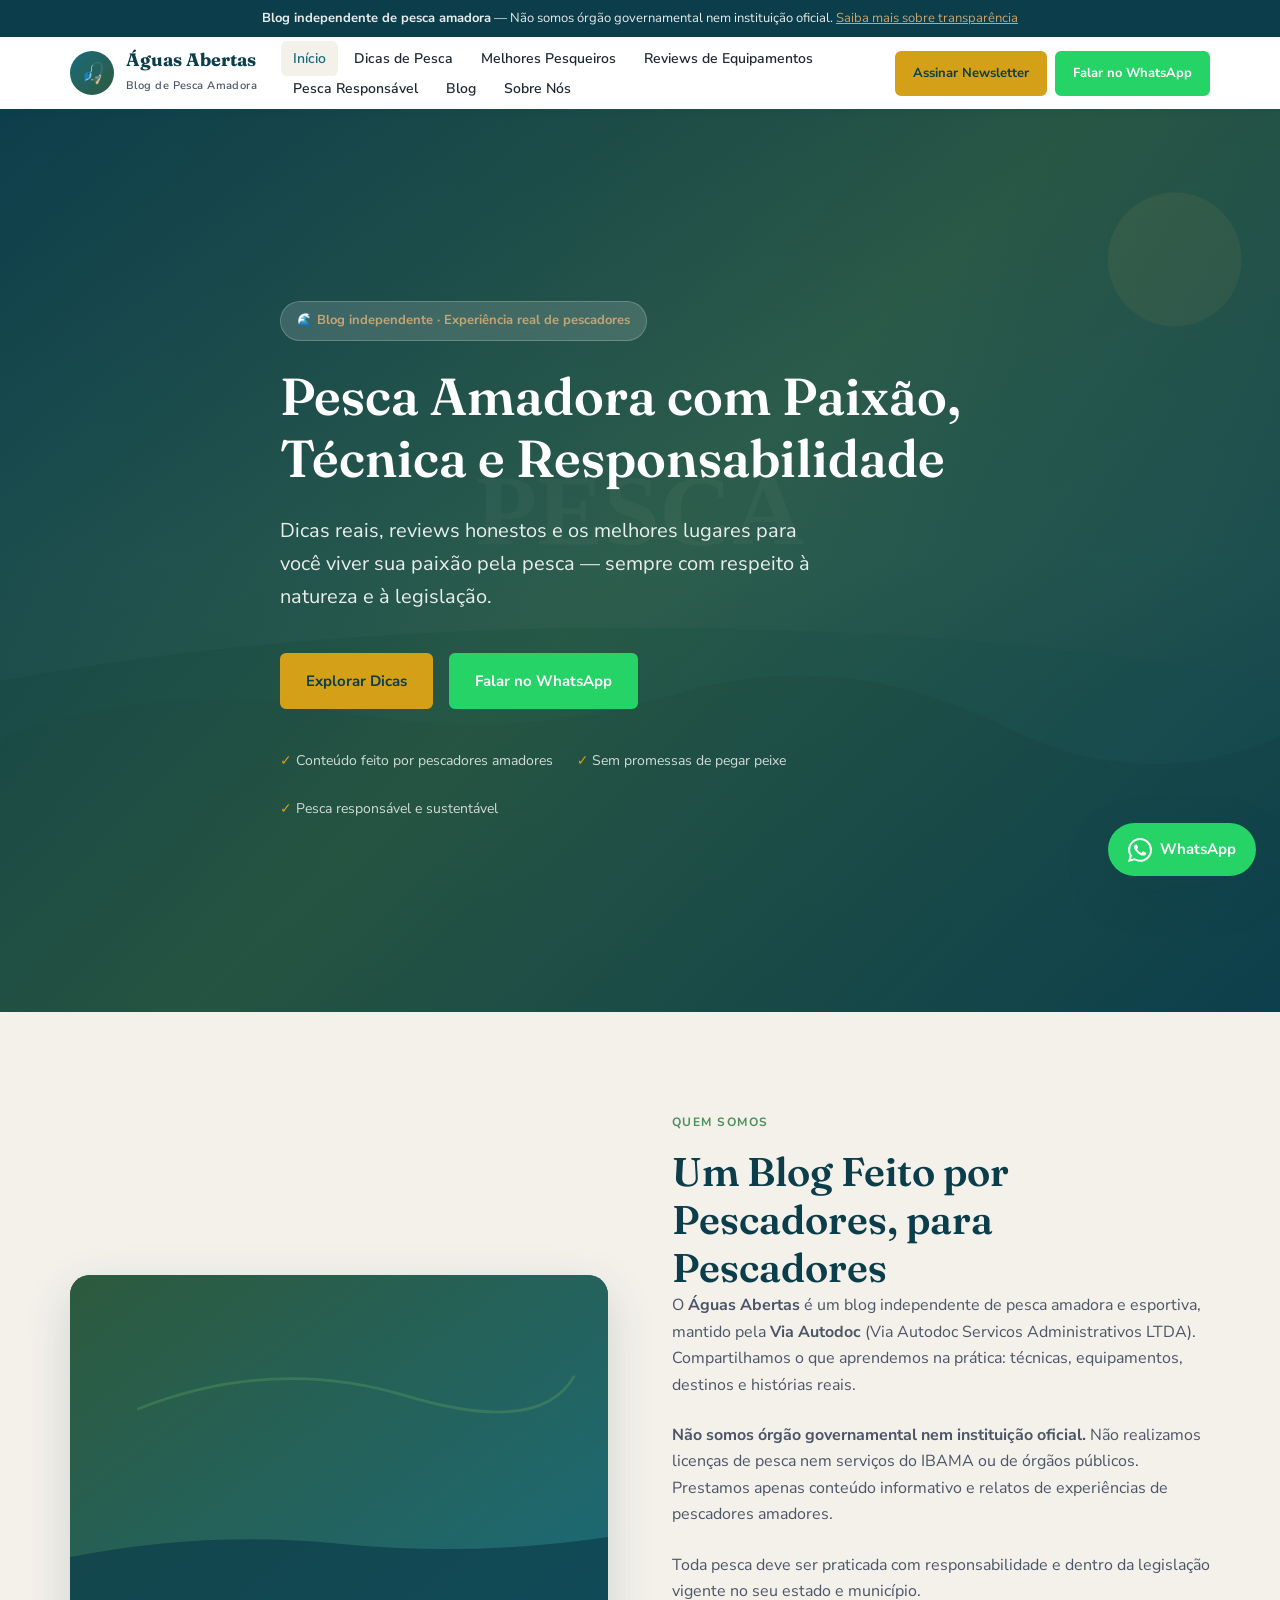
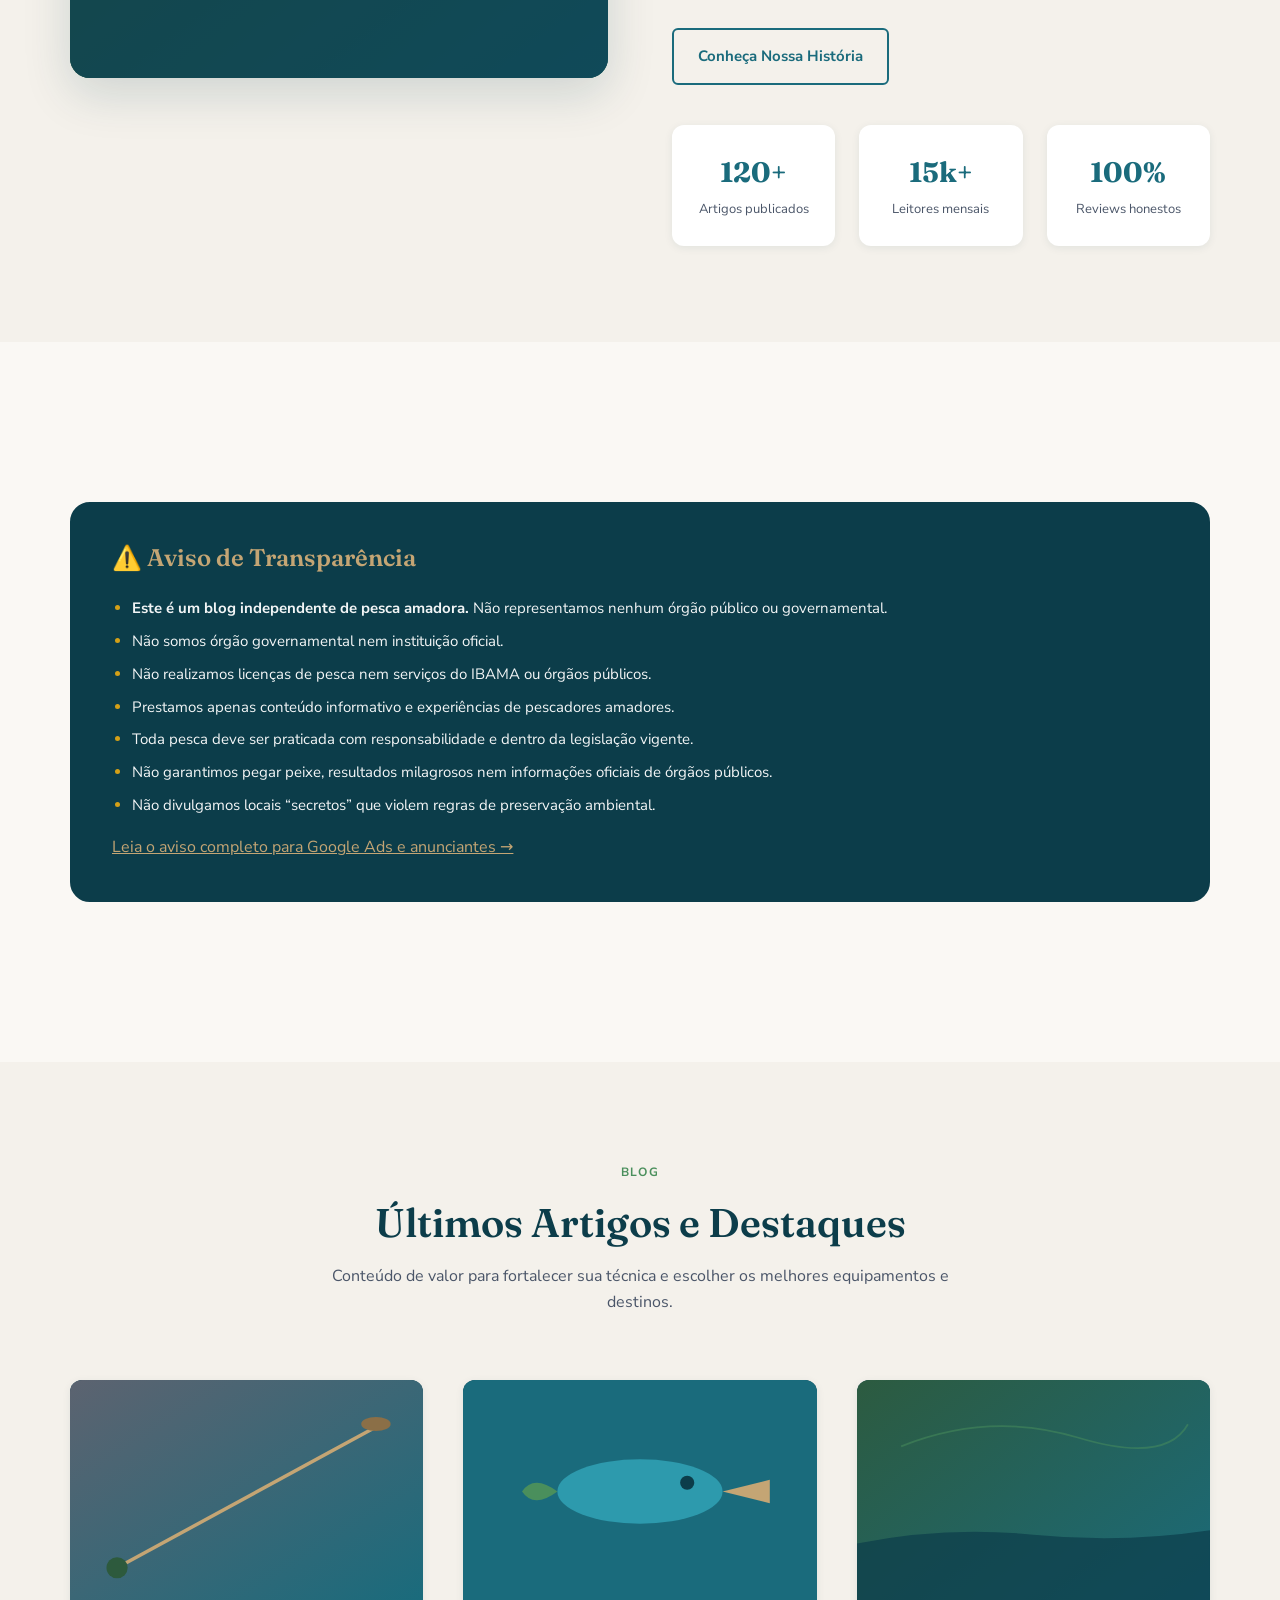
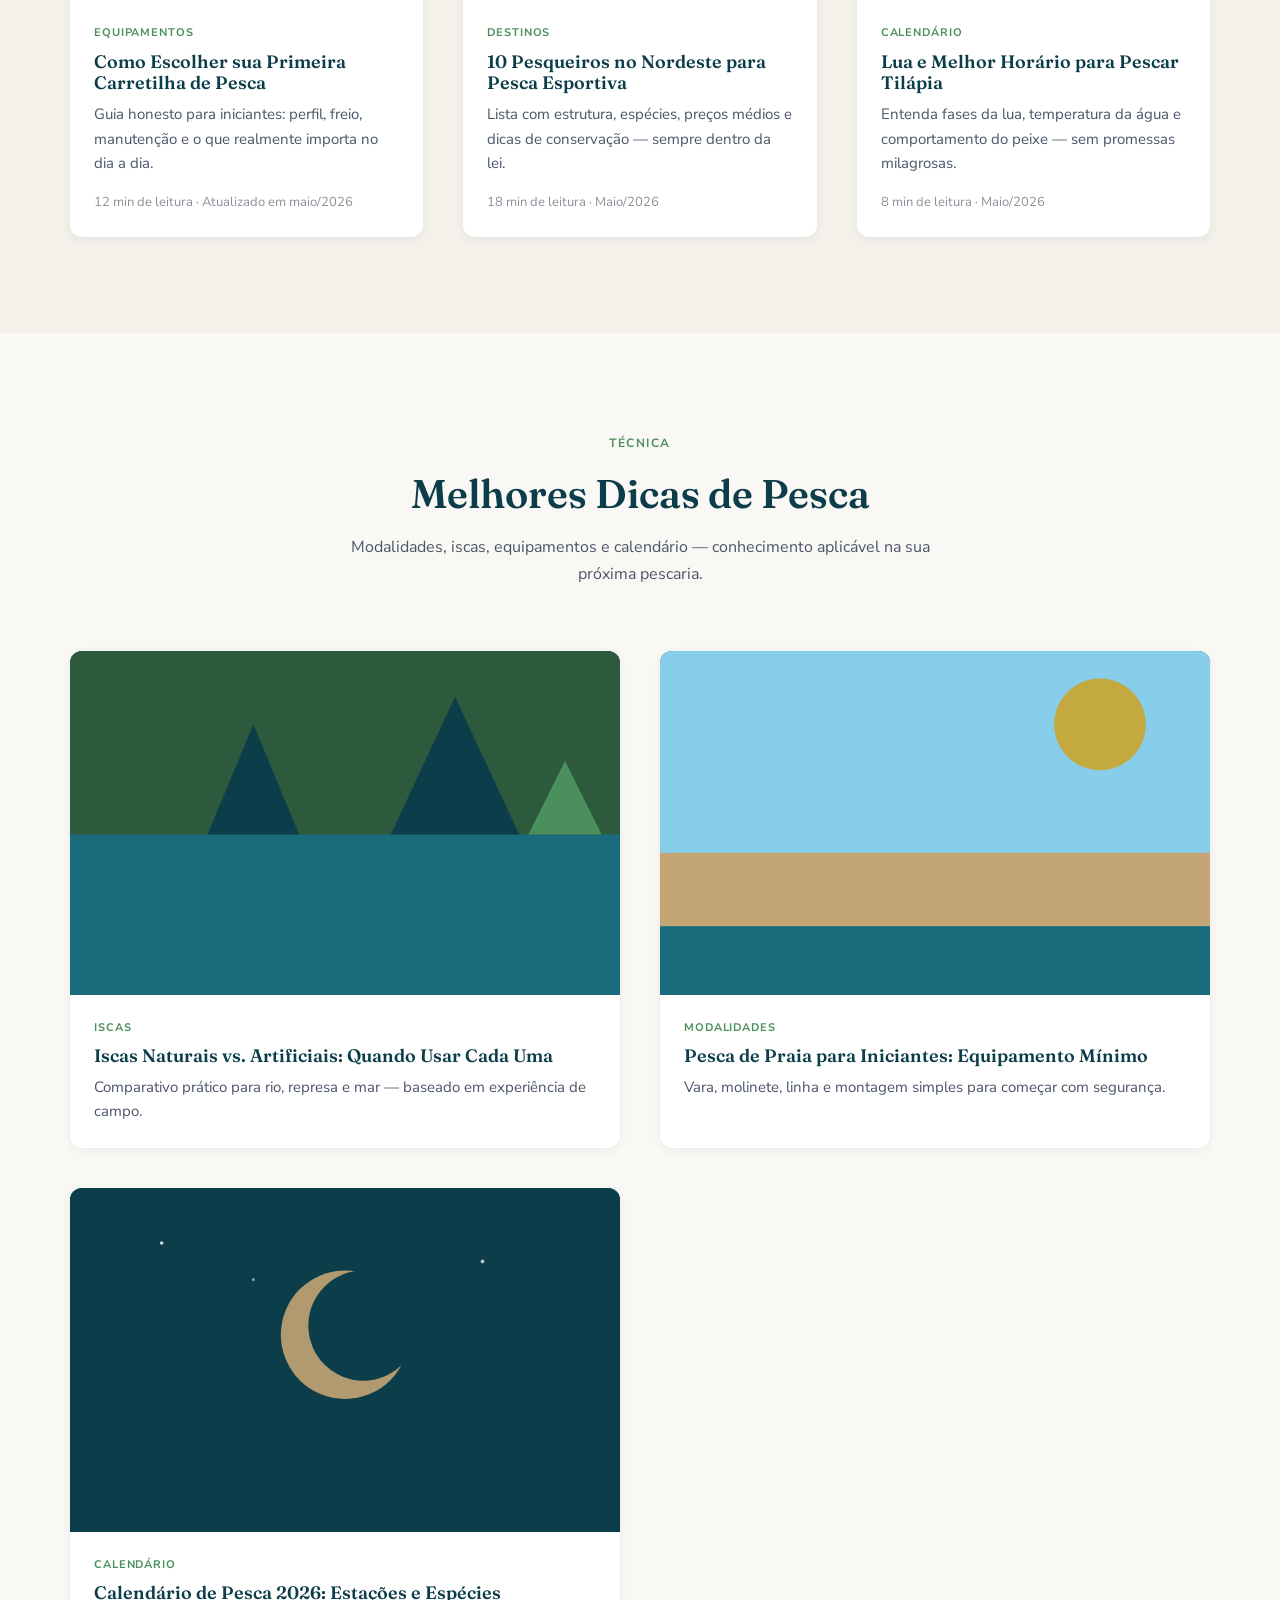
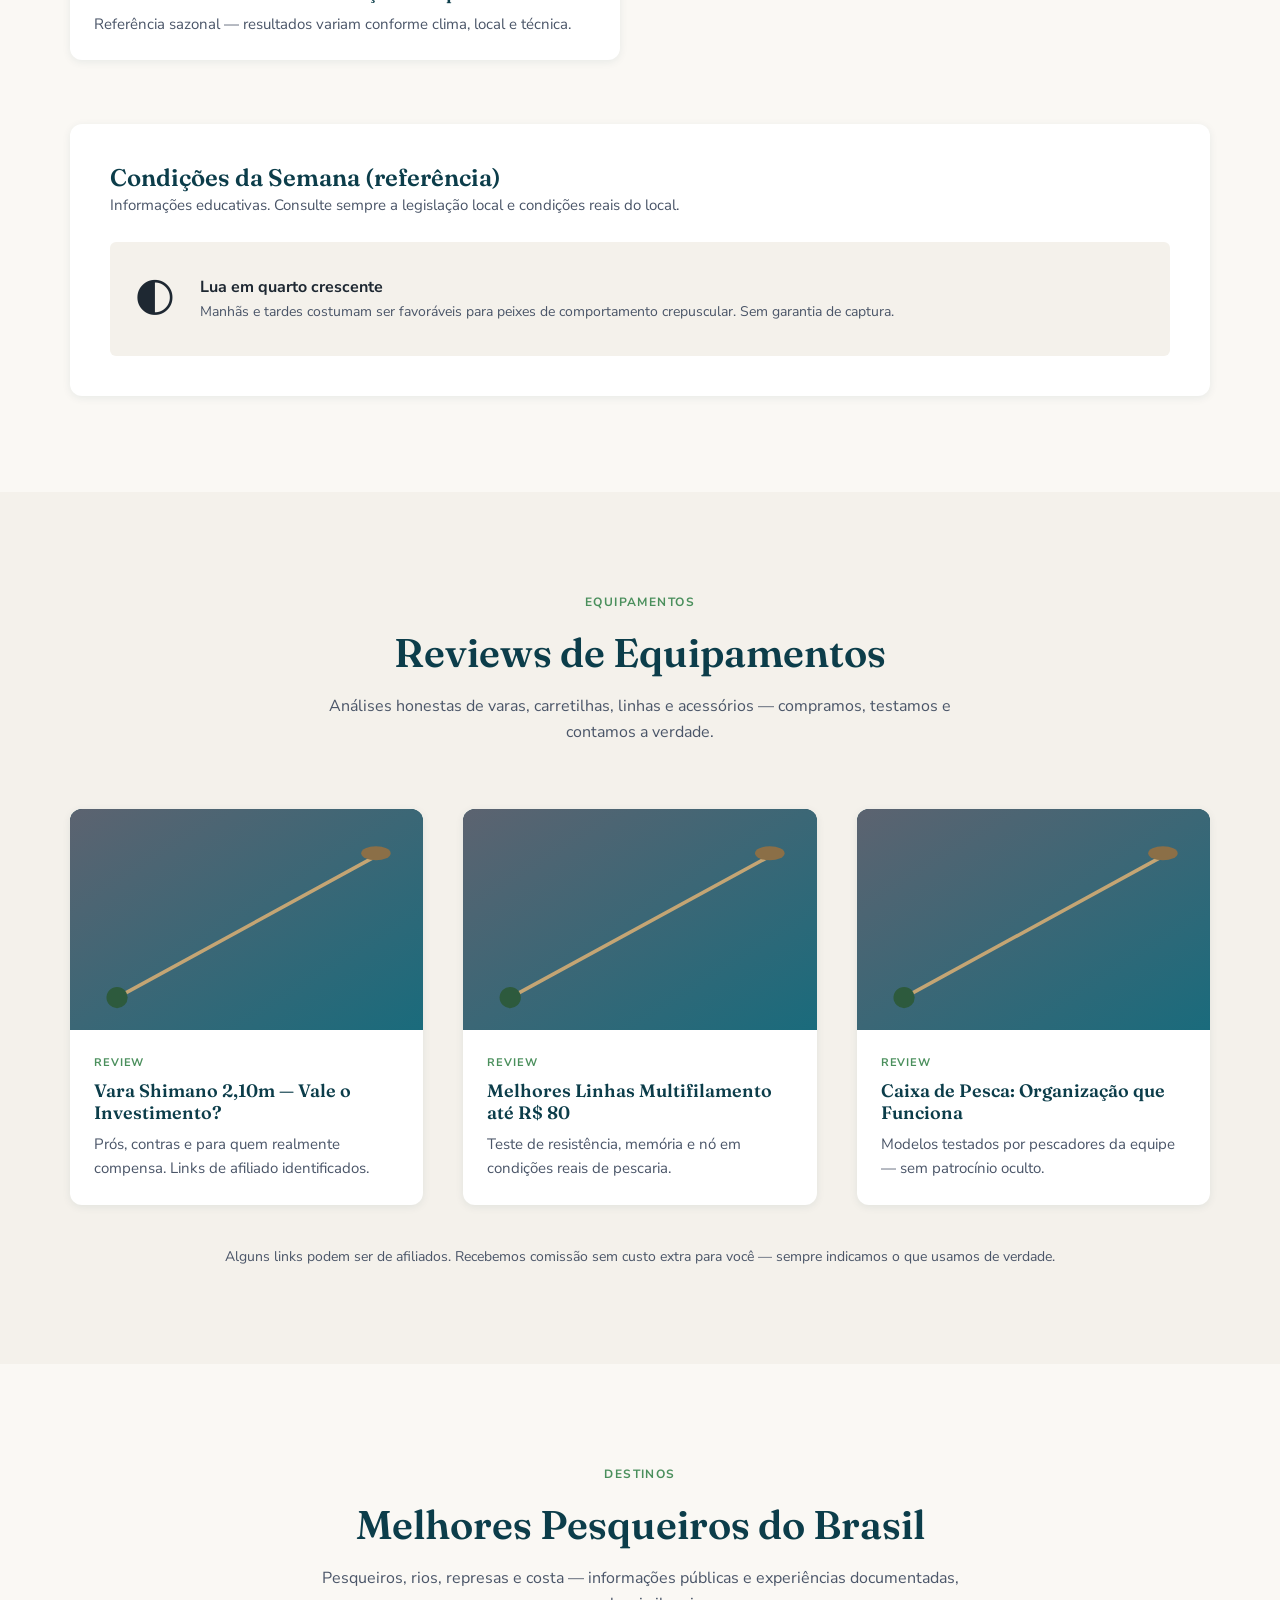
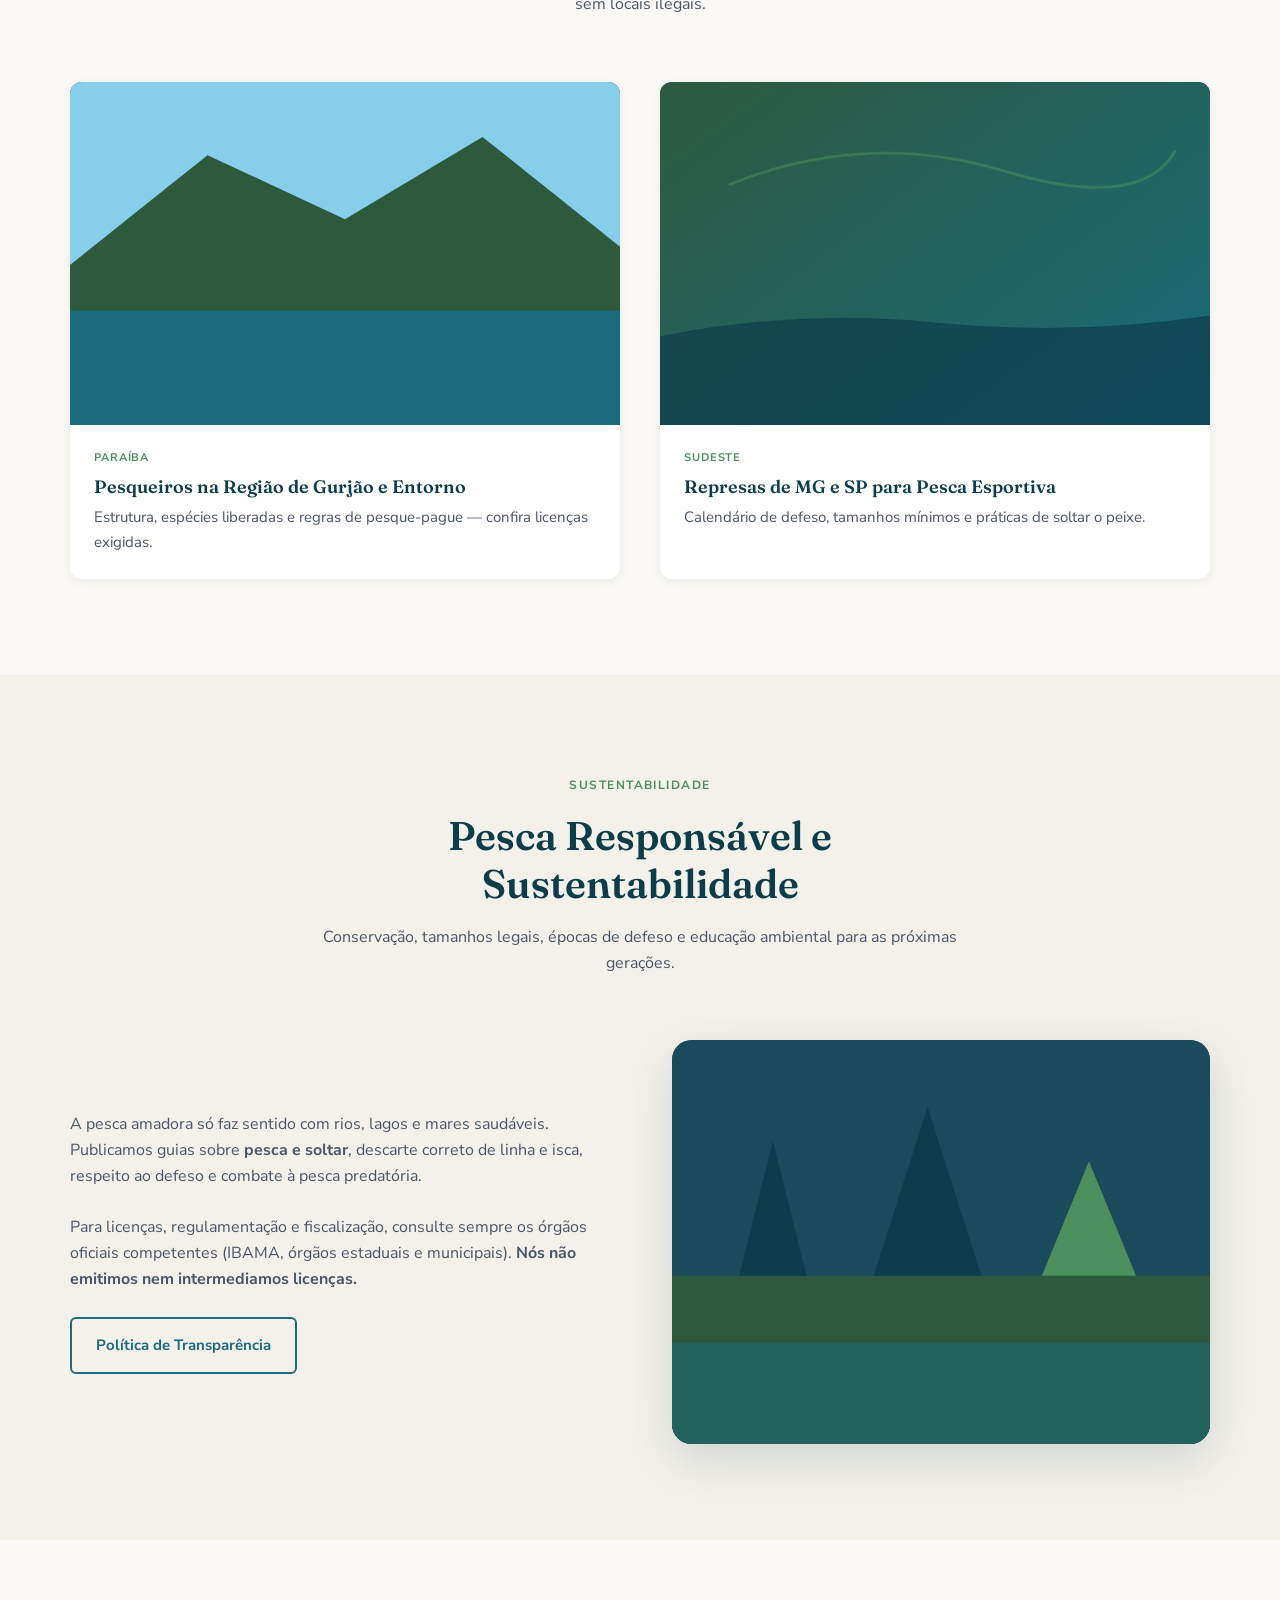
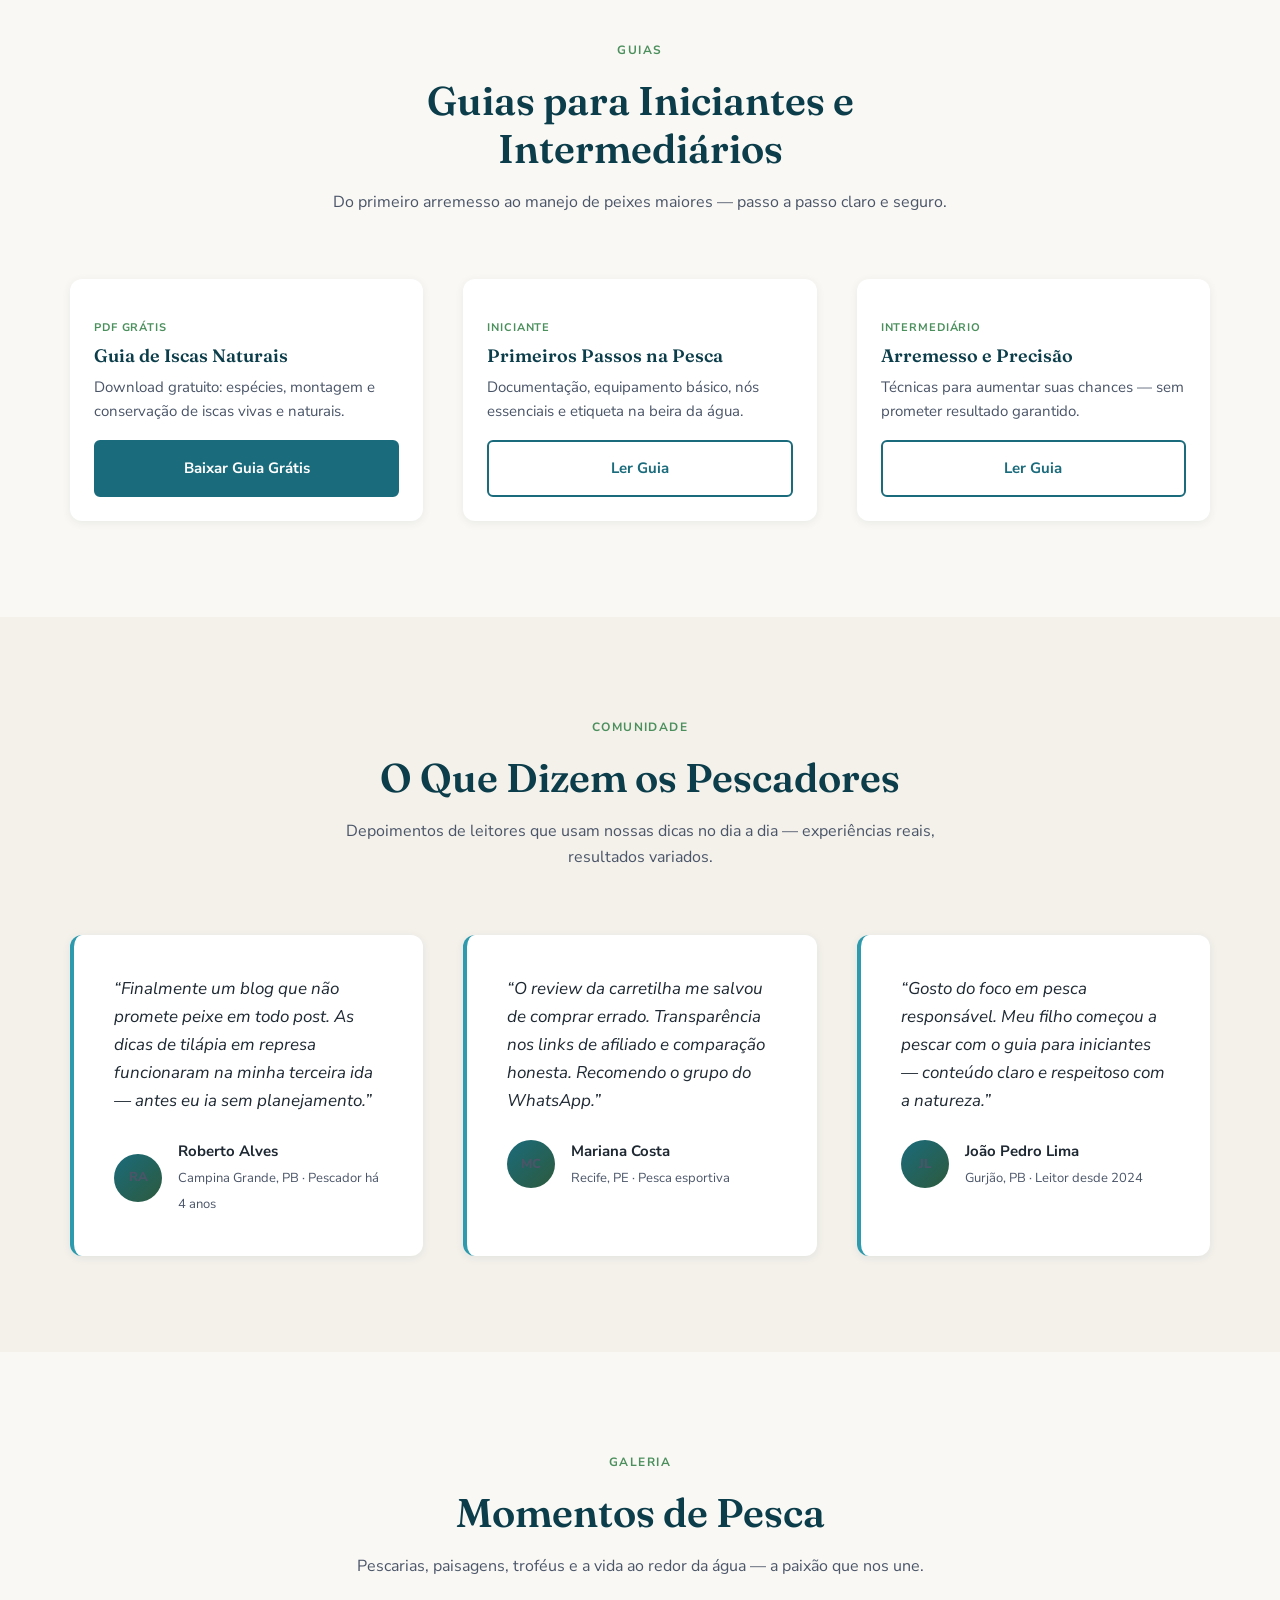
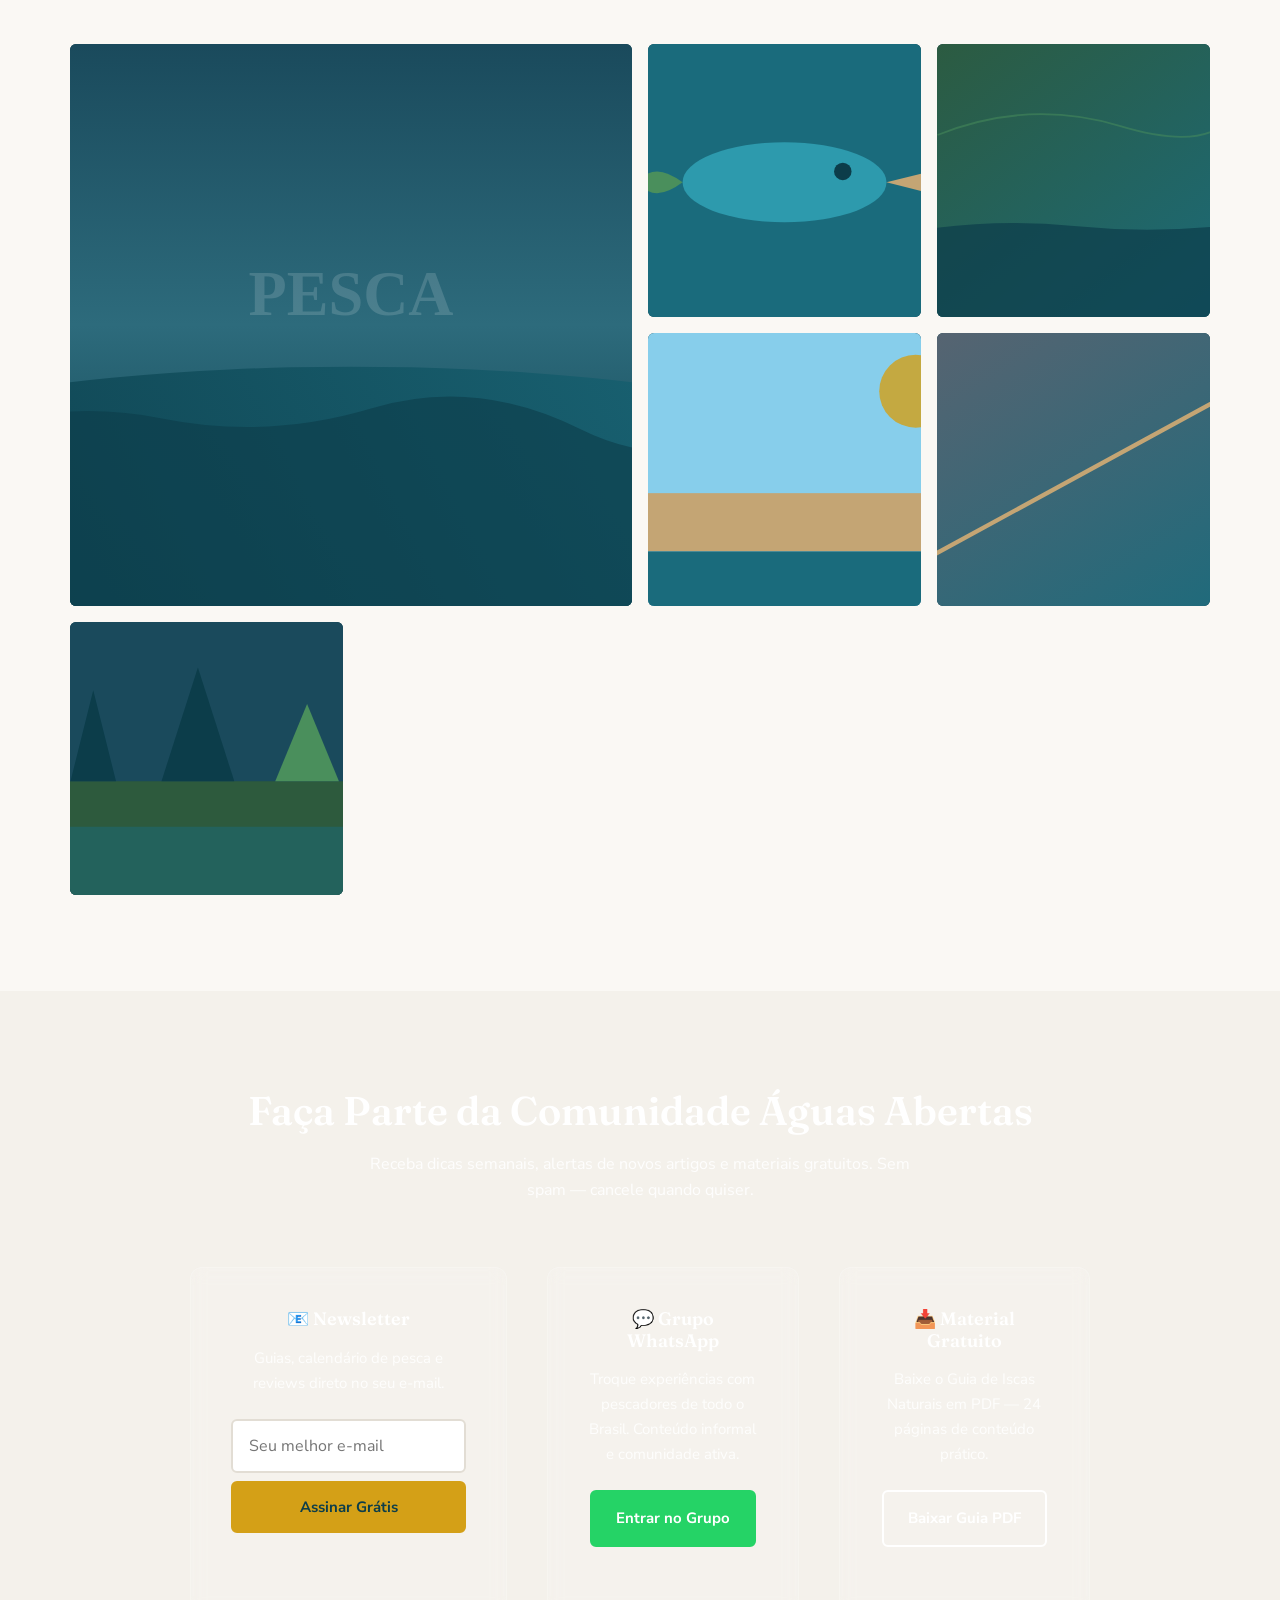
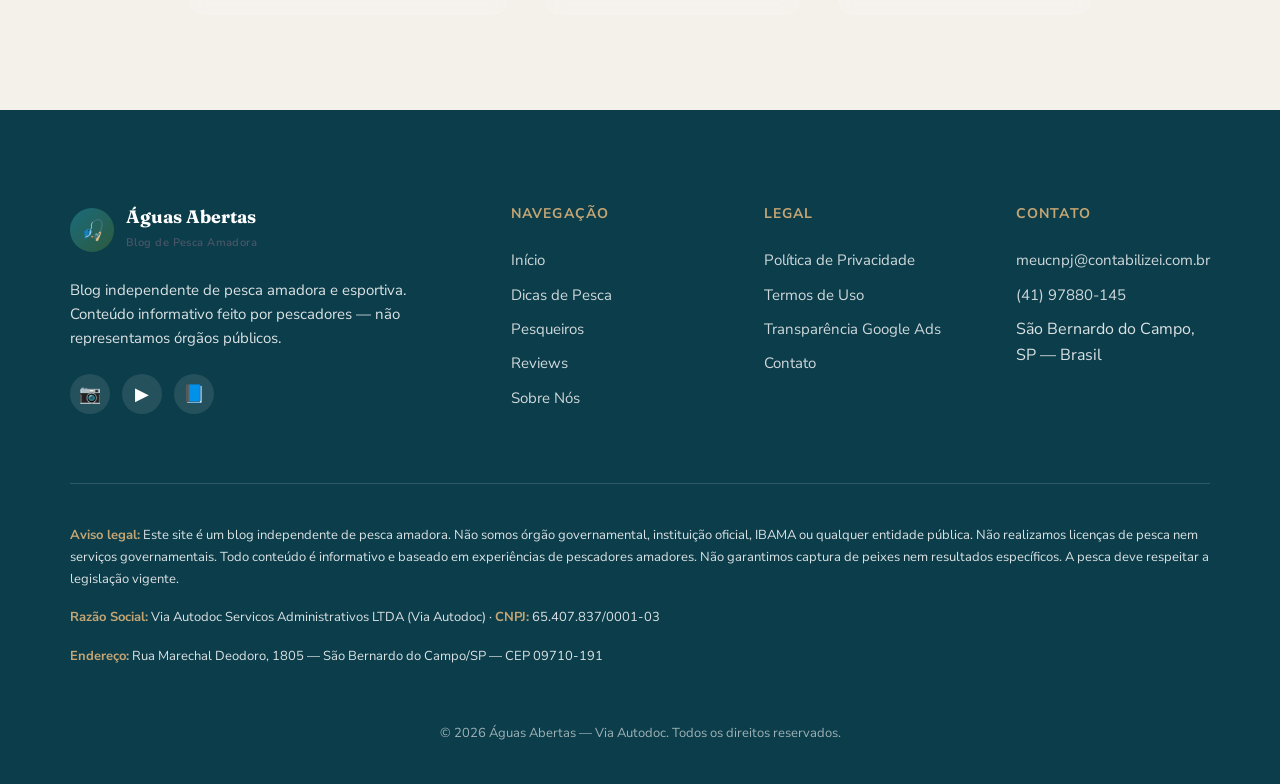
==== index.html @ b6b7057d "Add files via upload" ====
<!DOCTYPE html>
<html lang="pt-BR">
<head>
  <meta charset="UTF-8">
  <meta name="viewport" content="width=device-width, initial-scale=1.0">
  <meta name="description" content="Blog independente de pesca amadora e esportiva. Dicas reais, reviews honestos de equipamentos, melhores pesqueiros e pesca responsável — feito por pescadores, para pescadores.">
  <meta name="keywords" content="pesca amadora, pesca esportiva, dicas de pesca, pesqueiros Brasil, reviews equipamentos pesca, pesca responsável, calendário de pesca">
  <meta name="author" content="Águas Abertas — Via Autodoc">
  <meta name="robots" content="index, follow">
  <link rel="canonical" href="https://www.exemplo.com/">
  <meta property="og:type" content="website">
  <meta property="og:title" content="Águas Abertas | Blog de Pesca Amadora com Paixão e Responsabilidade">
  <meta property="og:description" content="Dicas reais, reviews honestos e os melhores lugares para pescar. Blog independente — não somos órgão governamental.">
  <meta property="og:locale" content="pt_BR">
  <meta property="og:image" content="images/hero.svg">
  <title>Águas Abertas | Blog de Pesca Amadora — Dicas, Reviews e Pesca Responsável</title>
  <link rel="preconnect" href="https://fonts.googleapis.com">
  <link rel="preconnect" href="https://fonts.gstatic.com" crossorigin>
  <link href="https://fonts.googleapis.com/css2?family=Fraunces:opsz,wght@9..144,500;9..144,600;9..144,700&family=Nunito+Sans:wght@400;600;700;800&display=swap" rel="stylesheet">
  <link rel="stylesheet" href="css/style.css">
  <script type="application/ld+json">
  {
    "@context": "https://schema.org",
    "@type": "WebSite",
    "name": "Águas Abertas",
    "description": "Blog independente de pesca amadora e esportiva",
    "url": "https://www.exemplo.com/",
    "publisher": {
      "@type": "Organization",
      "name": "Via Autodoc Servicos Administrativos LTDA",
      "alternateName": "Via Autodoc",
      "taxID": "65.407.837/0001-03",
      "email": "meucnpj@contabilizei.com.br",
      "telephone": "+55-41-97880-145",
      "address": {
        "@type": "PostalAddress",
        "streetAddress": "Rua Marechal Deodoro, 1805",
        "addressLocality": "São Bernardo do Campo",
        "addressRegion": "SP",
        "postalCode": "09710-191",
        "addressCountry": "BR"
      }
    }
  }
  </script>
  <!-- Google tag (gtag.js) -->
<script async src="https://www.googletagmanager.com/gtag/js?id=AW-18149048691">
</script>
<script>
  window.dataLayer = window.dataLayer || [];
  function gtag(){dataLayer.push(arguments);}
  gtag('js', new Date());

  gtag('config', 'AW-18149048691');
</script>
</head>
<body>
  <a href="#conteudo-principal" class="skip-link">Ir para o conteúdo</a>

  <div class="disclaimer-bar" role="note">
    <strong>Blog independente de pesca amadora</strong> — Não somos órgão governamental nem instituição oficial.
    <a href="transparencia.html">Saiba mais sobre transparência</a>
  </div>

  <header class="site-header" role="banner">
    <div class="container header-inner">
      <a href="index.html" class="logo" aria-label="Águas Abertas — Página inicial">
        <div class="logo-icon" aria-hidden="true">🎣</div>
        <div class="logo-text">
          <strong>Águas Abertas</strong>
          <span>Blog de Pesca Amadora</span>
        </div>
      </a>
      <nav class="nav-main" aria-label="Menu principal">
        <ul>
          <li><a href="index.html" class="active">Início</a></li>
          <li><a href="#dicas">Dicas de Pesca</a></li>
          <li><a href="#pesqueiros">Melhores Pesqueiros</a></li>
          <li><a href="#reviews">Reviews de Equipamentos</a></li>
          <li><a href="#responsavel">Pesca Responsável</a></li>
          <li><a href="#blog">Blog</a></li>
          <li><a href="sobre.html">Sobre Nós</a></li>
        </ul>
      </nav>
      <div class="header-actions">
        <a href="#newsletter" class="btn btn-accent btn-newsletter">Assinar Newsletter</a>
        <a href="#" class="btn btn-whatsapp btn-whatsapp-header" data-whatsapp>Falar no WhatsApp</a>
        <button type="button" class="menu-toggle" id="menu-toggle" aria-expanded="false" aria-controls="mobile-nav" aria-label="Abrir menu">
          <span></span><span></span><span></span>
        </button>
      </div>
    </div>
    <nav class="mobile-nav" id="mobile-nav" aria-label="Menu mobile">
      <ul>
        <li><a href="index.html">Início</a></li>
        <li><a href="#dicas">Dicas de Pesca</a></li>
        <li><a href="#pesqueiros">Melhores Pesqueiros</a></li>
        <li><a href="#reviews">Reviews de Equipamentos</a></li>
        <li><a href="#responsavel">Pesca Responsável</a></li>
        <li><a href="#blog">Blog</a></li>
        <li><a href="sobre.html">Sobre Nós</a></li>
        <li><a href="contato.html">Contato</a></li>
        <li><a href="transparencia.html">Transparência</a></li>
      </ul>
      <a href="#newsletter" class="btn btn-accent">Assinar Newsletter</a>
      <a href="#" class="btn btn-whatsapp" data-whatsapp style="margin-top:0.5rem">WhatsApp</a>
    </nav>
  </header>

  <main id="conteudo-principal">
    <section class="hero" aria-labelledby="hero-title">
      <div class="hero-bg">
        <img src="images/hero.svg" alt="Paisagem de lago ao amanhecer — pesca amadora e esportiva" width="1920" height="1080" fetchpriority="high">
      </div>
      <div class="hero-overlay" aria-hidden="true"></div>
      <div class="container hero-content">
        <p class="hero-badge">🌊 Blog independente · Experiência real de pescadores</p>
        <h1 id="hero-title">Pesca Amadora com Paixão, Técnica e Responsabilidade</h1>
        <p class="hero-subtitle">Dicas reais, reviews honestos e os melhores lugares para você viver sua paixão pela pesca — sempre com respeito à natureza e à legislação.</p>
        <div class="hero-cta">
          <a href="#dicas" class="btn btn-accent">Explorar Dicas</a>
          <a href="#" class="btn btn-whatsapp" data-whatsapp>Falar no WhatsApp</a>
        </div>
        <ul class="hero-trust">
          <li>Conteúdo feito por pescadores amadores</li>
          <li>Sem promessas de pegar peixe</li>
          <li>Pesca responsável e sustentável</li>
        </ul>
      </div>
    </section>

    <section id="sobre" aria-labelledby="sobre-title">
      <div class="container">
        <div class="about-grid">
          <div class="about-image">
            <img src="images/rio.svg" alt="Paisagem de rio e natureza — ambiente ideal para pesca amadora" width="800" height="600" loading="lazy">
          </div>
          <div class="about-content">
            <span class="section-label">Quem Somos</span>
            <h2 id="sobre-title">Um Blog Feito por Pescadores, para Pescadores</h2>
            <p>O <strong>Águas Abertas</strong> é um blog independente de pesca amadora e esportiva, mantido pela <strong>Via Autodoc</strong> (Via Autodoc Servicos Administrativos LTDA). Compartilhamos o que aprendemos na prática: técnicas, equipamentos, destinos e histórias reais.</p>
            <p><strong>Não somos órgão governamental nem instituição oficial.</strong> Não realizamos licenças de pesca nem serviços do IBAMA ou de órgãos públicos. Prestamos apenas conteúdo informativo e relatos de experiências de pescadores amadores.</p>
            <p>Toda pesca deve ser praticada com responsabilidade e dentro da legislação vigente no seu estado e município.</p>
            <a href="sobre.html" class="btn btn-outline">Conheça Nossa História</a>
            <div class="about-stats">
              <div class="stat-item">
                <strong>120+</strong>
                <span>Artigos publicados</span>
              </div>
              <div class="stat-item">
                <strong>15k+</strong>
                <span>Leitores mensais</span>
              </div>
              <div class="stat-item">
                <strong>100%</strong>
                <span>Reviews honestos</span>
              </div>
            </div>
          </div>
        </div>
      </div>
    </section>

    <section id="transparencia" aria-labelledby="transparencia-title">
      <div class="container">
        <div class="transparency-box transparency-highlight">
          <h3 id="transparencia-title">⚠️ Aviso de Transparência</h3>
          <ul>
            <li><strong>Este é um blog independente de pesca amadora.</strong> Não representamos nenhum órgão público ou governamental.</li>
            <li>Não somos órgão governamental nem instituição oficial.</li>
            <li>Não realizamos licenças de pesca nem serviços do IBAMA ou órgãos públicos.</li>
            <li>Prestamos apenas conteúdo informativo e experiências de pescadores amadores.</li>
            <li>Toda pesca deve ser praticada com responsabilidade e dentro da legislação vigente.</li>
            <li>Não garantimos pegar peixe, resultados milagrosos nem informações oficiais de órgãos públicos.</li>
            <li>Não divulgamos locais “secretos” que violem regras de preservação ambiental.</li>
          </ul>
          <p style="margin-top:1rem"><a href="transparencia.html" style="color:var(--color-earth-light);text-decoration:underline">Leia o aviso completo para Google Ads e anunciantes →</a></p>
        </div>
      </div>
    </section>

    <section id="blog" aria-labelledby="artigos-title">
      <div class="container">
        <header class="section-header">
          <span class="section-label">Blog</span>
          <h2 id="artigos-title">Últimos Artigos e Destaques</h2>
          <p>Conteúdo de valor para fortalecer sua técnica e escolher os melhores equipamentos e destinos.</p>
        </header>
        <div class="card-grid card-grid-3">
          <article class="article-card">
            <div class="article-card-image">
              <img src="images/equipamento.svg" alt="Carretilha e equipamento de pesca" width="600" height="375" loading="lazy">
            </div>
            <div class="article-card-body">
              <span class="article-card-tag">Equipamentos</span>
              <h3><a href="#reviews">Como Escolher sua Primeira Carretilha de Pesca</a></h3>
              <p>Guia honesto para iniciantes: perfil, freio, manutenção e o que realmente importa no dia a dia.</p>
              <span class="article-card-meta">12 min de leitura · Atualizado em maio/2026</span>
            </div>
          </article>
          <article class="article-card">
            <div class="article-card-image">
              <img src="images/peixe.svg" alt="Peixe capturado em pesqueiro — pesca esportiva" width="600" height="375" loading="lazy">
            </div>
            <div class="article-card-body">
              <span class="article-card-tag">Destinos</span>
              <h3><a href="#pesqueiros">10 Pesqueiros no Nordeste para Pesca Esportiva</a></h3>
              <p>Lista com estrutura, espécies, preços médios e dicas de conservação — sempre dentro da lei.</p>
              <span class="article-card-meta">18 min de leitura · Maio/2026</span>
            </div>
          </article>
          <article class="article-card">
            <div class="article-card-image">
              <img src="images/rio.svg" alt="Rio e natureza — pesca em água doce" width="600" height="375" loading="lazy">
            </div>
            <div class="article-card-body">
              <span class="article-card-tag">Calendário</span>
              <h3><a href="#dicas">Lua e Melhor Horário para Pescar Tilápia</a></h3>
              <p>Entenda fases da lua, temperatura da água e comportamento do peixe — sem promessas milagrosas.</p>
              <span class="article-card-meta">8 min de leitura · Maio/2026</span>
            </div>
          </article>
        </div>
      </div>
    </section>

    <section id="dicas" aria-labelledby="dicas-title">
      <div class="container">
        <header class="section-header">
          <span class="section-label">Técnica</span>
          <h2 id="dicas-title">Melhores Dicas de Pesca</h2>
          <p>Modalidades, iscas, equipamentos e calendário — conhecimento aplicável na sua próxima pescaria.</p>
        </header>
        <div class="card-grid">
          <article class="article-card">
            <div class="article-card-image">
              <img src="images/natureza.svg" alt="Iscas naturais para pesca" width="600" height="375" loading="lazy">
            </div>
            <div class="article-card-body">
              <span class="article-card-tag">Iscas</span>
              <h3><a href="#">Iscas Naturais vs. Artificiais: Quando Usar Cada Uma</a></h3>
              <p>Comparativo prático para rio, represa e mar — baseado em experiência de campo.</p>
            </div>
          </article>
          <article class="article-card">
            <div class="article-card-image">
              <img src="images/praia.svg" alt="Pesca com vara em costa" width="600" height="375" loading="lazy">
            </div>
            <div class="article-card-body">
              <span class="article-card-tag">Modalidades</span>
              <h3><a href="#">Pesca de Praia para Iniciantes: Equipamento Mínimo</a></h3>
              <p>Vara, molinete, linha e montagem simples para começar com segurança.</p>
            </div>
          </article>
          <article class="article-card">
            <div class="article-card-image">
              <img src="images/lua.svg" alt="Lua e céu noturno — calendário de pesca" width="600" height="375" loading="lazy">
            </div>
            <div class="article-card-body">
              <span class="article-card-tag">Calendário</span>
              <h3><a href="#">Calendário de Pesca 2026: Estações e Espécies</a></h3>
              <p>Referência sazonal — resultados variam conforme clima, local e técnica.</p>
            </div>
          </article>
        </div>
        <div class="calendar-widget" style="margin-top:var(--space-xl)">
          <h3>Condições da Semana (referência)</h3>
          <p style="color:var(--color-text-muted);font-size:0.9375rem">Informações educativas. Consulte sempre a legislação local e condições reais do local.</p>
          <div class="moon-phase">
            <span class="moon-icon" aria-hidden="true">🌓</span>
            <div>
              <strong>Lua em quarto crescente</strong>
              <p style="font-size:0.875rem;color:var(--color-text-muted);margin:0">Manhãs e tardes costumam ser favoráveis para peixes de comportamento crepuscular. Sem garantia de captura.</p>
            </div>
          </div>
        </div>
      </div>
    </section>

    <section id="reviews" aria-labelledby="reviews-title">
      <div class="container">
        <header class="section-header">
          <span class="section-label">Equipamentos</span>
          <h2 id="reviews-title">Reviews de Equipamentos</h2>
          <p>Análises honestas de varas, carretilhas, linhas e acessórios — compramos, testamos e contamos a verdade.</p>
        </header>
        <div class="card-grid card-grid-3">
          <article class="article-card">
            <div class="article-card-image">
              <img src="images/equipamento.svg" alt="Vara de pesca" width="600" height="375" loading="lazy">
            </div>
            <div class="article-card-body">
              <span class="article-card-tag">Review</span>
              <h3><a href="#">Vara Shimano 2,10m — Vale o Investimento?</a></h3>
              <p>Prós, contras e para quem realmente compensa. Links de afiliado identificados.</p>
            </div>
          </article>
          <article class="article-card">
            <div class="article-card-image">
              <img src="images/equipamento.svg" alt="Carretilha de pesca" width="600" height="375" loading="lazy">
            </div>
            <div class="article-card-body">
              <span class="article-card-tag">Review</span>
              <h3><a href="#">Melhores Linhas Multifilamento até R$ 80</a></h3>
              <p>Teste de resistência, memória e nó em condições reais de pescaria.</p>
            </div>
          </article>
          <article class="article-card">
            <div class="article-card-image">
              <img src="images/equipamento.svg" alt="Acessórios de pesca" width="600" height="375" loading="lazy">
            </div>
            <div class="article-card-body">
              <span class="article-card-tag">Review</span>
              <h3><a href="#">Caixa de Pesca: Organização que Funciona</a></h3>
              <p>Modelos testados por pescadores da equipe — sem patrocínio oculto.</p>
            </div>
          </article>
        </div>
        <p style="text-align:center;margin-top:var(--space-lg);font-size:0.875rem;color:var(--color-text-muted)">
          Alguns links podem ser de afiliados. Recebemos comissão sem custo extra para você — sempre indicamos o que usamos de verdade.
        </p>
      </div>
    </section>

    <section id="pesqueiros" aria-labelledby="pesqueiros-title">
      <div class="container">
        <header class="section-header">
          <span class="section-label">Destinos</span>
          <h2 id="pesqueiros-title">Melhores Pesqueiros do Brasil</h2>
          <p>Pesqueiros, rios, represas e costa — informações públicas e experiências documentadas, sem locais ilegais.</p>
        </header>
        <div class="card-grid">
          <article class="article-card">
            <div class="article-card-image">
              <img src="images/represa.svg" alt="Represa e montanhas" width="600" height="375" loading="lazy">
            </div>
            <div class="article-card-body">
              <span class="article-card-tag">Paraíba</span>
              <h3><a href="#">Pesqueiros na Região de Gurjão e Entorno</a></h3>
              <p>Estrutura, espécies liberadas e regras de pesque-pague — confira licenças exigidas.</p>
            </div>
          </article>
          <article class="article-card">
            <div class="article-card-image">
              <img src="images/rio.svg" alt="Rio e pesca" width="600" height="375" loading="lazy">
            </div>
            <div class="article-card-body">
              <span class="article-card-tag">Sudeste</span>
              <h3><a href="#">Represas de MG e SP para Pesca Esportiva</a></h3>
              <p>Calendário de defeso, tamanhos mínimos e práticas de soltar o peixe.</p>
            </div>
          </article>
        </div>
      </div>
    </section>

    <section id="responsavel" aria-labelledby="responsavel-title">
      <div class="container">
        <header class="section-header">
          <span class="section-label">Sustentabilidade</span>
          <h2 id="responsavel-title">Pesca Responsável e Sustentabilidade</h2>
          <p>Conservação, tamanhos legais, épocas de defeso e educação ambiental para as próximas gerações.</p>
        </header>
        <div class="about-grid">
          <div class="about-content">
            <p>A pesca amadora só faz sentido com rios, lagos e mares saudáveis. Publicamos guias sobre <strong>pesca e soltar</strong>, descarte correto de linha e isca, respeito ao defeso e combate à pesca predatória.</p>
            <p>Para licenças, regulamentação e fiscalização, consulte sempre os órgãos oficiais competentes (IBAMA, órgãos estaduais e municipais). <strong>Nós não emitimos nem intermediamos licenças.</strong></p>
            <a href="transparencia.html" class="btn btn-outline">Política de Transparência</a>
          </div>
          <div class="about-image">
            <img src="images/floresta.svg" alt="Floresta e rio — conservação ambiental" width="800" height="600" loading="lazy">
          </div>
        </div>
      </div>
    </section>

    <section id="iniciantes" aria-labelledby="iniciantes-title">
      <div class="container">
        <header class="section-header">
          <span class="section-label">Guias</span>
          <h2 id="iniciantes-title">Guias para Iniciantes e Intermediários</h2>
          <p>Do primeiro arremesso ao manejo de peixes maiores — passo a passo claro e seguro.</p>
        </header>
        <div class="card-grid card-grid-3">
          <article class="article-card">
            <div class="article-card-body" style="padding-top:var(--space-lg)">
              <span class="article-card-tag">PDF Grátis</span>
              <h3>Guia de Iscas Naturais</h3>
              <p>Download gratuito: espécies, montagem e conservação de iscas vivas e naturais.</p>
              <a href="#" class="btn btn-primary download-guide" style="margin-top:1rem">Baixar Guia Grátis</a>
            </div>
          </article>
          <article class="article-card">
            <div class="article-card-body" style="padding-top:var(--space-lg)">
              <span class="article-card-tag">Iniciante</span>
              <h3>Primeiros Passos na Pesca</h3>
              <p>Documentação, equipamento básico, nós essenciais e etiqueta na beira da água.</p>
              <a href="#dicas" class="btn btn-outline" style="margin-top:1rem">Ler Guia</a>
            </div>
          </article>
          <article class="article-card">
            <div class="article-card-body" style="padding-top:var(--space-lg)">
              <span class="article-card-tag">Intermediário</span>
              <h3>Arremesso e Precisão</h3>
              <p>Técnicas para aumentar suas chances — sem prometer resultado garantido.</p>
              <a href="#dicas" class="btn btn-outline" style="margin-top:1rem">Ler Guia</a>
            </div>
          </article>
        </div>
      </div>
    </section>

    <section id="depoimentos" aria-labelledby="depoimentos-title">
      <div class="container">
        <header class="section-header">
          <span class="section-label">Comunidade</span>
          <h2 id="depoimentos-title">O Que Dizem os Pescadores</h2>
          <p>Depoimentos de leitores que usam nossas dicas no dia a dia — experiências reais, resultados variados.</p>
        </header>
        <div class="card-grid card-grid-3">
          <div class="testimonial-card">
            <blockquote>“Finalmente um blog que não promete peixe em todo post. As dicas de tilápia em represa funcionaram na minha terceira ida — antes eu ia sem planejamento.”</blockquote>
            <div class="testimonial-author">
              <span class="testimonial-avatar" aria-hidden="true">RA</span>
              <div>
                <strong>Roberto Alves</strong>
                <span>Campina Grande, PB · Pescador há 4 anos</span>
              </div>
            </div>
          </div>
          <div class="testimonial-card">
            <blockquote>“O review da carretilha me salvou de comprar errado. Transparência nos links de afiliado e comparação honesta. Recomendo o grupo do WhatsApp.”</blockquote>
            <div class="testimonial-author">
              <span class="testimonial-avatar" aria-hidden="true">MC</span>
              <div>
                <strong>Mariana Costa</strong>
                <span>Recife, PE · Pesca esportiva</span>
              </div>
            </div>
          </div>
          <div class="testimonial-card">
            <blockquote>“Gosto do foco em pesca responsável. Meu filho começou a pescar com o guia para iniciantes — conteúdo claro e respeitoso com a natureza.”</blockquote>
            <div class="testimonial-author">
              <span class="testimonial-avatar" aria-hidden="true">JL</span>
              <div>
                <strong>João Pedro Lima</strong>
                <span>Gurjão, PB · Leitor desde 2024</span>
              </div>
            </div>
          </div>
        </div>
      </div>
    </section>

    <section id="galeria" aria-labelledby="galeria-title">
      <div class="container">
        <header class="section-header">
          <span class="section-label">Galeria</span>
          <h2 id="galeria-title">Momentos de Pesca</h2>
          <p>Pescarias, paisagens, troféus e a vida ao redor da água — a paixão que nos une.</p>
        </header>
        <div class="gallery-grid">
          <div class="gallery-item">
            <img src="images/hero.svg" alt="Pescador ao amanhecer no lago" width="800" height="800" loading="lazy">
          </div>
          <div class="gallery-item">
            <img src="images/peixe.svg" alt="Peixe capturado em pesca esportiva" width="400" height="400" loading="lazy">
          </div>
          <div class="gallery-item">
            <img src="images/rio.svg" alt="Paisagem de rio" width="400" height="400" loading="lazy">
          </div>
          <div class="gallery-item">
            <img src="images/praia.svg" alt="Pesca na costa" width="400" height="400" loading="lazy">
          </div>
          <div class="gallery-item">
            <img src="images/equipamento.svg" alt="Detalhe de equipamento de pesca" width="400" height="400" loading="lazy">
          </div>
          <div class="gallery-item">
            <img src="images/floresta.svg" alt="Natureza e conservação" width="400" height="400" loading="lazy">
          </div>
        </div>
      </div>
    </section>

    <section class="cta-section" id="newsletter" aria-labelledby="cta-title">
      <div class="container">
        <h2 id="cta-title">Faça Parte da Comunidade Águas Abertas</h2>
        <p>Receba dicas semanais, alertas de novos artigos e materiais gratuitos. Sem spam — cancele quando quiser.</p>
        <div class="cta-grid">
          <div class="cta-card">
            <h3>📧 Newsletter</h3>
            <p>Guias, calendário de pesca e reviews direto no seu e-mail.</p>
            <form class="newsletter-form" aria-label="Assinar newsletter">
              <input type="email" name="email" placeholder="Seu melhor e-mail" required autocomplete="email">
              <button type="submit" class="btn btn-accent">Assinar Grátis</button>
              <p class="form-message" aria-live="polite"></p>
            </form>
          </div>
          <div class="cta-card">
            <h3>💬 Grupo WhatsApp</h3>
            <p>Troque experiências com pescadores de todo o Brasil. Conteúdo informal e comunidade ativa.</p>
            <a href="#" class="btn btn-whatsapp" data-whatsapp data-whatsapp-msg="Olá! Quero entrar no grupo de pescadores do Águas Abertas.">Entrar no Grupo</a>
          </div>
          <div class="cta-card">
            <h3>📥 Material Gratuito</h3>
            <p>Baixe o Guia de Iscas Naturais em PDF — 24 páginas de conteúdo prático.</p>
            <a href="#" class="btn btn-secondary download-guide">Baixar Guia PDF</a>
          </div>
        </div>
      </div>
    </section>
  </main>

  <footer class="site-footer" role="contentinfo">
    <div class="container footer-grid">
      <div class="footer-brand">
        <a href="index.html" class="logo">
          <div class="logo-icon" aria-hidden="true">🎣</div>
          <div class="logo-text">
            <strong>Águas Abertas</strong>
            <span>Blog de Pesca Amadora</span>
          </div>
        </a>
        <p>Blog independente de pesca amadora e esportiva. Conteúdo informativo feito por pescadores — não representamos órgãos públicos.</p>
        <div class="footer-social">
          <a href="#" aria-label="Instagram">📷</a>
          <a href="#" aria-label="YouTube">▶️</a>
          <a href="#" aria-label="Facebook">📘</a>
        </div>
      </div>
      <div class="footer-col">
        <h4>Navegação</h4>
        <ul>
          <li><a href="index.html">Início</a></li>
          <li><a href="#dicas">Dicas de Pesca</a></li>
          <li><a href="#pesqueiros">Pesqueiros</a></li>
          <li><a href="#reviews">Reviews</a></li>
          <li><a href="sobre.html">Sobre Nós</a></li>
        </ul>
      </div>
      <div class="footer-col">
        <h4>Legal</h4>
        <ul>
          <li><a href="politica-privacidade.html">Política de Privacidade</a></li>
          <li><a href="termos-uso.html">Termos de Uso</a></li>
          <li><a href="transparencia.html">Transparência Google Ads</a></li>
          <li><a href="contato.html">Contato</a></li>
        </ul>
      </div>
      <div class="footer-col">
        <h4>Contato</h4>
        <ul>
          <li><a href="mailto:meucnpj@contabilizei.com.br">meucnpj@contabilizei.com.br</a></li>
          <li><a href="tel:+554197880145">(41) 97880-145</a></li>
          <li>São Bernardo do Campo, SP — Brasil</li>
        </ul>
      </div>
    </div>
    <div class="container footer-legal">
      <p><strong>Aviso legal:</strong> Este site é um blog independente de pesca amadora. Não somos órgão governamental, instituição oficial, IBAMA ou qualquer entidade pública. Não realizamos licenças de pesca nem serviços governamentais. Todo conteúdo é informativo e baseado em experiências de pescadores amadores. Não garantimos captura de peixes nem resultados específicos. A pesca deve respeitar a legislação vigente.</p>
      <p><strong>Razão Social:</strong> Via Autodoc Servicos Administrativos LTDA (Via Autodoc) · <strong>CNPJ:</strong> 65.407.837/0001-03</p>
      <p><strong>Endereço:</strong> Rua Marechal Deodoro, 1805 — São Bernardo do Campo/SP — CEP 09710-191</p>
    </div>
    <div class="container footer-bottom">
      <p>© <span id="current-year">2026</span> Águas Abertas — Via Autodoc. Todos os direitos reservados.</p>
    </div>
  </footer>

  <a href="#" class="whatsapp-float" data-whatsapp aria-label="Falar no WhatsApp">
    <svg viewBox="0 0 24 24" fill="currentColor" aria-hidden="true"><path d="M17.472 14.382c-.297-.149-1.758-.867-2.03-.967-.273-.099-.471-.148-.67.15-.197.297-.767.966-.94 1.164-.173.199-.347.223-.644.075-.297-.15-1.255-.463-2.39-1.475-.883-.788-1.48-1.761-1.653-2.059-.173-.297-.018-.458.13-.606.134-.133.298-.347.446-.52.149-.174.198-.298.298-.497.099-.198.05-.371-.025-.52-.075-.149-.669-1.612-.916-2.207-.242-.579-.487-.5-.669-.51-.173-.008-.371-.01-.57-.01-.198 0-.52.074-.792.372-.272.297-1.04 1.016-1.04 2.479 0 1.462 1.065 2.875 1.213 3.074.149.198 2.096 3.2 5.077 4.487.709.306 1.262.489 1.694.625.712.227 1.36.195 1.871.118.571-.085 1.758-.719 2.006-1.413.248-.694.248-1.289.173-1.413-.074-.124-.272-.198-.57-.347m-5.421 7.403h-.004a9.87 9.87 0 01-5.031-1.378l-.361-.214-3.741.982.998-3.648-.235-.374a9.86 9.86 0 01-1.51-5.26c.001-5.45 4.436-9.884 9.888-9.884 2.64 0 5.122 1.03 6.988 2.898a9.825 9.825 0 012.893 6.994c-.003 5.45-4.435 9.884-9.882 9.884m8.413-18.297A11.815 11.815 0 0012.05 0C5.495 0 .16 5.335.157 11.892c0 2.096.547 4.142 1.588 5.945L.057 24l6.305-1.654a11.882 11.882 0 005.683 1.448h.005c6.554 0 11.89-5.335 11.893-11.893a11.821 11.821 0 00-3.48-8.413z"/></svg>
    <span>WhatsApp</span>
  </a>

  <script src="js/main.js" defer></script>
</body>
</html>
---- css/style.css ----
/* Águas Abertas — Blog de Pesca Amadora */

:root {
  --color-water-deep: #0c3d4a;
  --color-water: #1a6b7c;
  --color-water-light: #2d9aad;
  --color-forest: #2d5a3d;
  --color-forest-light: #4a8f5c;
  --color-earth: #8b6f47;
  --color-earth-light: #c4a574;
  --color-stone: #5c6370;
  --color-stone-light: #8a9199;
  --color-sand: #f4f1eb;
  --color-cream: #faf8f4;
  --color-white: #ffffff;
  --color-text: #1e2832;
  --color-text-muted: #4a5568;
  --color-border: #e2ddd4;
  --color-accent: #d4a017;
  --color-accent-hover: #b8860b;
  --color-whatsapp: #25d366;
  --color-danger: #c0392b;
  --font-display: "Fraunces", Georgia, serif;
  --font-body: "Nunito Sans", system-ui, sans-serif;
  --space-xs: 0.5rem;
  --space-sm: 1rem;
  --space-md: 1.5rem;
  --space-lg: 2.5rem;
  --space-xl: 4rem;
  --space-2xl: 6rem;
  --radius-sm: 6px;
  --radius-md: 12px;
  --radius-lg: 20px;
  --shadow-sm: 0 2px 8px rgba(12, 61, 74, 0.08);
  --shadow-md: 0 8px 24px rgba(12, 61, 74, 0.12);
  --shadow-lg: 0 16px 48px rgba(12, 61, 74, 0.16);
  --header-height: 72px;
  --transition: 0.25s ease;
  --container: min(1140px, 92vw);
}

*,
*::before,
*::after {
  box-sizing: border-box;
  margin: 0;
  padding: 0;
}

html {
  scroll-behavior: smooth;
  scroll-padding-top: calc(var(--header-height) + 1rem);
}

@media (prefers-reduced-motion: reduce) {
  html {
    scroll-behavior: auto;
  }
  *,
  *::before,
  *::after {
    animation-duration: 0.01ms !important;
    transition-duration: 0.01ms !important;
  }
}

body {
  font-family: var(--font-body);
  font-size: 1rem;
  line-height: 1.65;
  color: var(--color-text);
  background: var(--color-cream);
  -webkit-font-smoothing: antialiased;
}

img {
  max-width: 100%;
  height: auto;
  display: block;
}

a {
  color: var(--color-water);
  text-decoration: none;
  transition: color var(--transition);
}

a:hover {
  color: var(--color-water-deep);
}

ul {
  list-style: none;
}

.container {
  width: var(--container);
  margin-inline: auto;
}

/* Typography */
h1, h2, h3, h4 {
  font-family: var(--font-display);
  font-weight: 600;
  line-height: 1.2;
  color: var(--color-water-deep);
}

h1 { font-size: clamp(2rem, 5vw, 3.25rem); }
h2 { font-size: clamp(1.75rem, 4vw, 2.5rem); }
h3 { font-size: clamp(1.25rem, 2.5vw, 1.5rem); }

.section-label {
  display: inline-block;
  font-size: 0.75rem;
  font-weight: 700;
  letter-spacing: 0.12em;
  text-transform: uppercase;
  color: var(--color-forest-light);
  margin-bottom: var(--space-sm);
}

.section-header {
  text-align: center;
  max-width: 640px;
  margin-inline: auto;
  margin-bottom: var(--space-xl);
}

.section-header p {
  margin-top: var(--space-sm);
  color: var(--color-text-muted);
}

/* Buttons */
.btn {
  display: inline-flex;
  align-items: center;
  justify-content: center;
  gap: 0.5rem;
  padding: 0.875rem 1.5rem;
  font-family: var(--font-body);
  font-size: 0.9375rem;
  font-weight: 700;
  border-radius: var(--radius-sm);
  border: 2px solid transparent;
  cursor: pointer;
  transition: all var(--transition);
  text-decoration: none;
  white-space: nowrap;
}

.btn-primary {
  background: var(--color-water);
  color: var(--color-white);
  border-color: var(--color-water);
}

.btn-primary:hover {
  background: var(--color-water-deep);
  border-color: var(--color-water-deep);
  color: var(--color-white);
}

.btn-secondary {
  background: transparent;
  color: var(--color-white);
  border-color: var(--color-white);
}

.btn-secondary:hover {
  background: var(--color-white);
  color: var(--color-water-deep);
}

.btn-accent {
  background: var(--color-accent);
  color: var(--color-water-deep);
  border-color: var(--color-accent);
}

.btn-accent:hover {
  background: var(--color-accent-hover);
  border-color: var(--color-accent-hover);
  color: var(--color-white);
}

.btn-outline {
  background: transparent;
  color: var(--color-water);
  border-color: var(--color-water);
}

.btn-outline:hover {
  background: var(--color-water);
  color: var(--color-white);
}

.btn-whatsapp {
  background: var(--color-whatsapp);
  color: var(--color-white);
  border-color: var(--color-whatsapp);
}

.btn-whatsapp:hover {
  background: #1da851;
  border-color: #1da851;
  color: var(--color-white);
}

/* Disclaimer bar */
.disclaimer-bar {
  background: var(--color-water-deep);
  color: rgba(255, 255, 255, 0.9);
  font-size: 0.8125rem;
  padding: 0.5rem var(--space-sm);
  text-align: center;
}

.disclaimer-bar a {
  color: var(--color-earth-light);
  text-decoration: underline;
}

/* Header */
.site-header {
  position: sticky;
  top: 0;
  z-index: 1000;
  background: var(--color-white);
  box-shadow: var(--shadow-sm);
  height: var(--header-height);
}

.header-inner {
  display: flex;
  align-items: center;
  justify-content: space-between;
  height: 100%;
  gap: var(--space-md);
}

.logo {
  display: flex;
  align-items: center;
  gap: 0.75rem;
  text-decoration: none;
  color: var(--color-water-deep);
  flex-shrink: 0;
}

.logo-icon {
  width: 44px;
  height: 44px;
  background: linear-gradient(135deg, var(--color-water) 0%, var(--color-forest) 100%);
  border-radius: 50%;
  display: flex;
  align-items: center;
  justify-content: center;
  font-size: 1.25rem;
}

.logo-text strong {
  display: block;
  font-family: var(--font-display);
  font-size: 1.125rem;
  line-height: 1.2;
}

.logo-text span {
  font-size: 0.6875rem;
  color: var(--color-text-muted);
  font-weight: 600;
  letter-spacing: 0.04em;
}

.nav-main {
  display: none;
}

.nav-main ul {
  display: flex;
  gap: 0.25rem;
  flex-wrap: wrap;
}

.nav-main a {
  padding: 0.5rem 0.75rem;
  font-size: 0.875rem;
  font-weight: 600;
  color: var(--color-text);
  border-radius: var(--radius-sm);
}

.nav-main a:hover,
.nav-main a.active {
  color: var(--color-water);
  background: var(--color-sand);
}

.header-actions {
  display: flex;
  align-items: center;
  gap: 0.5rem;
}

.header-actions .btn {
  display: none;
  padding: 0.625rem 1rem;
  font-size: 0.8125rem;
}

.menu-toggle {
  display: flex;
  flex-direction: column;
  justify-content: center;
  gap: 5px;
  width: 44px;
  height: 44px;
  background: var(--color-sand);
  border: none;
  border-radius: var(--radius-sm);
  cursor: pointer;
  padding: 10px;
}

.menu-toggle span {
  display: block;
  height: 2px;
  background: var(--color-water-deep);
  border-radius: 2px;
  transition: var(--transition);
}

.menu-toggle[aria-expanded="true"] span:nth-child(1) {
  transform: translateY(7px) rotate(45deg);
}

.menu-toggle[aria-expanded="true"] span:nth-child(2) {
  opacity: 0;
}

.menu-toggle[aria-expanded="true"] span:nth-child(3) {
  transform: translateY(-7px) rotate(-45deg);
}

.mobile-nav {
  display: none;
  position: fixed;
  top: var(--header-height);
  left: 0;
  right: 0;
  bottom: 0;
  background: var(--color-white);
  padding: var(--space-lg);
  overflow-y: auto;
  z-index: 999;
}

.mobile-nav.is-open {
  display: block;
}

.mobile-nav ul {
  display: flex;
  flex-direction: column;
  gap: 0.25rem;
}

.mobile-nav a {
  display: block;
  padding: 0.875rem 1rem;
  font-weight: 600;
  font-size: 1.0625rem;
  color: var(--color-text);
  border-radius: var(--radius-sm);
  border-bottom: 1px solid var(--color-border);
}

.mobile-nav .btn {
  width: 100%;
  margin-top: var(--space-md);
}

@media (min-width: 900px) {
  .nav-main { display: block; }
  .menu-toggle { display: none; }
  .header-actions .btn-newsletter { display: inline-flex; }
}

@media (min-width: 1100px) {
  .header-actions .btn-whatsapp-header { display: inline-flex; }
}

/* Hero */
.hero {
  position: relative;
  min-height: 85vh;
  display: flex;
  align-items: center;
  overflow: hidden;
}

.hero-bg {
  position: absolute;
  inset: 0;
  z-index: 0;
  background: var(--color-water-deep);
}

.hero-bg img {
  width: 100%;
  height: 100%;
  object-fit: cover;
  display: block;
}

.hero-overlay {
  position: absolute;
  inset: 0;
  background: linear-gradient(
    135deg,
    rgba(12, 61, 74, 0.92) 0%,
    rgba(45, 90, 61, 0.75) 50%,
    rgba(12, 61, 74, 0.85) 100%
  );
  z-index: 1;
}

.hero-content {
  position: relative;
  z-index: 2;
  padding: var(--space-2xl) 0;
  max-width: 720px;
}

.hero-badge {
  display: inline-flex;
  align-items: center;
  gap: 0.5rem;
  background: rgba(255, 255, 255, 0.15);
  backdrop-filter: blur(8px);
  padding: 0.5rem 1rem;
  border-radius: 100px;
  font-size: 0.8125rem;
  font-weight: 700;
  color: var(--color-earth-light);
  margin-bottom: var(--space-md);
  border: 1px solid rgba(255, 255, 255, 0.2);
}

.hero h1 {
  color: var(--color-white);
  margin-bottom: var(--space-md);
}

.hero-subtitle {
  font-size: clamp(1.0625rem, 2.5vw, 1.25rem);
  color: rgba(255, 255, 255, 0.9);
  margin-bottom: var(--space-lg);
  max-width: 560px;
}

.hero-cta {
  display: flex;
  flex-wrap: wrap;
  gap: var(--space-sm);
  margin-bottom: var(--space-lg);
}

.hero-trust {
  display: flex;
  flex-wrap: wrap;
  gap: var(--space-md);
  font-size: 0.875rem;
  color: rgba(255, 255, 255, 0.8);
}

.hero-trust li::before {
  content: "✓ ";
  color: var(--color-accent);
  font-weight: 700;
}

/* Transparency box */
.transparency-box {
  background: linear-gradient(135deg, var(--color-sand) 0%, #ebe6dc 100%);
  border: 2px solid var(--color-earth-light);
  border-radius: var(--radius-lg);
  padding: var(--space-lg);
  margin: var(--space-xl) 0;
}

.transparency-box h3 {
  display: flex;
  align-items: center;
  gap: 0.5rem;
  margin-bottom: var(--space-md);
  color: var(--color-earth);
}

.transparency-box ul {
  list-style: disc;
  padding-left: 1.25rem;
}

.transparency-box li {
  margin-bottom: 0.5rem;
  color: var(--color-text);
  font-size: 0.9375rem;
}

.transparency-box li::marker {
  color: var(--color-water);
}

.transparency-highlight {
  background: var(--color-water-deep);
  color: var(--color-white);
  border-color: var(--color-water-deep);
}

.transparency-highlight h3 {
  color: var(--color-earth-light);
}

.transparency-highlight li {
  color: rgba(255, 255, 255, 0.95);
}

.transparency-highlight li::marker {
  color: var(--color-accent);
}

/* Cards */
.card-grid {
  display: grid;
  grid-template-columns: 1fr;
  gap: var(--space-lg);
}

@media (min-width: 600px) {
  .card-grid { grid-template-columns: repeat(2, 1fr); }
}

@media (min-width: 900px) {
  .card-grid-3 { grid-template-columns: repeat(3, 1fr); }
}

.article-card {
  background: var(--color-white);
  border-radius: var(--radius-md);
  overflow: hidden;
  box-shadow: var(--shadow-sm);
  transition: transform var(--transition), box-shadow var(--transition);
  display: flex;
  flex-direction: column;
}

.article-card:hover {
  transform: translateY(-4px);
  box-shadow: var(--shadow-md);
}

.article-card-image {
  aspect-ratio: 16 / 10;
  overflow: hidden;
  background: var(--color-water-deep);
}

.article-card-image img {
  width: 100%;
  height: 100%;
  object-fit: cover;
  display: block;
  transition: transform 0.4s ease;
}

.article-card:hover .article-card-image img {
  transform: scale(1.05);
}

.article-card-body {
  padding: var(--space-md);
  flex: 1;
  display: flex;
  flex-direction: column;
}

.article-card-tag {
  font-size: 0.6875rem;
  font-weight: 700;
  text-transform: uppercase;
  letter-spacing: 0.08em;
  color: var(--color-forest-light);
  margin-bottom: 0.5rem;
}

.article-card h3 {
  margin-bottom: 0.5rem;
  font-size: 1.125rem;
}

.article-card h3 a {
  color: inherit;
  text-decoration: none;
}

.article-card h3 a:hover {
  color: var(--color-water);
}

.article-card p {
  font-size: 0.9375rem;
  color: var(--color-text-muted);
  flex: 1;
}

.article-card-meta {
  margin-top: var(--space-sm);
  font-size: 0.8125rem;
  color: var(--color-stone-light);
}

/* About section */
.about-grid {
  display: grid;
  gap: var(--space-xl);
  align-items: center;
}

@media (min-width: 768px) {
  .about-grid {
    grid-template-columns: 1fr 1fr;
  }
}

.about-image {
  border-radius: var(--radius-lg);
  overflow: hidden;
  box-shadow: var(--shadow-lg);
  background: var(--color-forest);
}

.about-image img {
  width: 100%;
  aspect-ratio: 4 / 3;
  object-fit: cover;
  display: block;
}

.about-content p {
  margin-bottom: var(--space-md);
  color: var(--color-text-muted);
}

.about-stats {
  display: grid;
  grid-template-columns: repeat(3, 1fr);
  gap: var(--space-md);
  margin-top: var(--space-lg);
}

.stat-item {
  text-align: center;
  padding: var(--space-md);
  background: var(--color-white);
  border-radius: var(--radius-md);
  box-shadow: var(--shadow-sm);
}

.stat-item strong {
  display: block;
  font-family: var(--font-display);
  font-size: 1.75rem;
  color: var(--color-water);
}

.stat-item span {
  font-size: 0.8125rem;
  color: var(--color-text-muted);
}

/* Testimonials */
.testimonial-card {
  background: var(--color-white);
  padding: var(--space-lg);
  border-radius: var(--radius-md);
  box-shadow: var(--shadow-sm);
  border-left: 4px solid var(--color-water-light);
}

.testimonial-card blockquote {
  font-style: italic;
  color: var(--color-text);
  margin-bottom: var(--space-md);
  font-size: 1.0625rem;
}

.testimonial-author {
  display: flex;
  align-items: center;
  gap: var(--space-sm);
}

.testimonial-author img,
.testimonial-avatar {
  width: 48px;
  height: 48px;
  border-radius: 50%;
  object-fit: cover;
  flex-shrink: 0;
}

.testimonial-avatar {
  display: flex;
  align-items: center;
  justify-content: center;
  font-weight: 800;
  font-size: 0.875rem;
  color: var(--color-white);
  background: linear-gradient(135deg, var(--color-water), var(--color-forest));
}

.testimonial-author strong {
  display: block;
  font-size: 0.9375rem;
}

.testimonial-author span {
  font-size: 0.8125rem;
  color: var(--color-text-muted);
}

/* Gallery */
.gallery-grid {
  display: grid;
  grid-template-columns: repeat(2, 1fr);
  gap: 0.5rem;
}

@media (min-width: 768px) {
  .gallery-grid {
    grid-template-columns: repeat(4, 1fr);
    gap: var(--space-sm);
  }
}

.gallery-item {
  border-radius: var(--radius-sm);
  overflow: hidden;
  aspect-ratio: 1;
  min-height: 140px;
  background: var(--color-water-deep);
}

.gallery-item:first-child {
  grid-column: span 2;
  grid-row: span 2;
  aspect-ratio: 1;
  min-height: 280px;
}

.gallery-item img {
  width: 100%;
  height: 100%;
  min-height: 100%;
  object-fit: cover;
  display: block;
  transition: transform 0.4s ease;
}

.gallery-item:hover img {
  transform: scale(1.08);
}

/* CTA section */
.cta-section {
  background: linear-gradient(135deg, var(--color-water-deep) 0%, var(--color-forest) 100%);
  color: var(--color-white);
  padding: var(--space-2xl) 0;
  text-align: center;
}

.cta-section h2 {
  color: var(--color-white);
  margin-bottom: var(--space-sm);
}

.cta-section > .container > p {
  max-width: 560px;
  margin: 0 auto var(--space-xl);
  opacity: 0.9;
}

.cta-grid {
  display: grid;
  gap: var(--space-lg);
  max-width: 900px;
  margin-inline: auto;
}

@media (min-width: 768px) {
  .cta-grid { grid-template-columns: repeat(3, 1fr); }
}

.cta-card {
  background: rgba(255, 255, 255, 0.1);
  backdrop-filter: blur(8px);
  border: 1px solid rgba(255, 255, 255, 0.2);
  border-radius: var(--radius-md);
  padding: var(--space-lg);
}

.cta-card h3 {
  color: var(--color-white);
  font-size: 1.125rem;
  margin-bottom: var(--space-sm);
}

.cta-card p {
  font-size: 0.9375rem;
  opacity: 0.85;
  margin-bottom: var(--space-md);
}

/* Newsletter form */
.newsletter-form {
  display: flex;
  flex-direction: column;
  gap: 0.5rem;
  max-width: 400px;
  margin-inline: auto;
}

.newsletter-form input {
  padding: 0.875rem 1rem;
  border: 2px solid var(--color-border);
  border-radius: var(--radius-sm);
  font-family: inherit;
  font-size: 1rem;
}

.newsletter-form input:focus {
  outline: none;
  border-color: var(--color-water);
}

.form-message {
  font-size: 0.875rem;
  margin-top: 0.5rem;
}

.form-message.success { color: var(--color-forest-light); }
.form-message.error { color: var(--color-danger); }

/* Sections */
section {
  padding: var(--space-2xl) 0;
}

section:nth-child(even) {
  background: var(--color-sand);
}

/* Category blocks */
.category-block {
  margin-bottom: var(--space-2xl);
}

.category-block:last-child {
  margin-bottom: 0;
}

/* Footer */
.site-footer {
  background: var(--color-water-deep);
  color: rgba(255, 255, 255, 0.85);
  padding-top: var(--space-2xl);
}

.footer-grid {
  display: grid;
  gap: var(--space-xl);
  padding-bottom: var(--space-xl);
}

@media (min-width: 768px) {
  .footer-grid {
    grid-template-columns: 2fr 1fr 1fr 1fr;
  }
}

.footer-brand .logo {
  color: var(--color-white);
  margin-bottom: var(--space-md);
}

.footer-brand p {
  font-size: 0.9375rem;
  line-height: 1.6;
  margin-bottom: var(--space-md);
}

.footer-social {
  display: flex;
  gap: 0.75rem;
}

.footer-social a {
  width: 40px;
  height: 40px;
  display: flex;
  align-items: center;
  justify-content: center;
  background: rgba(255, 255, 255, 0.1);
  border-radius: 50%;
  color: var(--color-white);
  font-size: 1.125rem;
  transition: background var(--transition);
}

.footer-social a:hover {
  background: var(--color-water-light);
  color: var(--color-white);
}

.footer-col h4 {
  color: var(--color-earth-light);
  font-family: var(--font-body);
  font-size: 0.875rem;
  font-weight: 700;
  text-transform: uppercase;
  letter-spacing: 0.08em;
  margin-bottom: var(--space-md);
}

.footer-col ul li {
  margin-bottom: 0.5rem;
}

.footer-col a {
  color: rgba(255, 255, 255, 0.8);
  font-size: 0.9375rem;
}

.footer-col a:hover {
  color: var(--color-white);
}

.footer-legal {
  border-top: 1px solid rgba(255, 255, 255, 0.15);
  padding: var(--space-lg) 0;
  font-size: 0.8125rem;
  line-height: 1.7;
}

.footer-legal p {
  margin-bottom: var(--space-sm);
}

.footer-legal strong {
  color: var(--color-earth-light);
}

.footer-bottom {
  text-align: center;
  padding-bottom: var(--space-lg);
  font-size: 0.8125rem;
  opacity: 0.7;
}

/* Floating WhatsApp */
.whatsapp-float {
  position: fixed;
  bottom: 1.5rem;
  right: 1.5rem;
  z-index: 1001;
  display: flex;
  align-items: center;
  gap: 0.5rem;
  background: var(--color-whatsapp);
  color: var(--color-white);
  padding: 0.875rem 1.25rem;
  border-radius: 100px;
  box-shadow: var(--shadow-lg);
  font-weight: 700;
  font-size: 0.9375rem;
  text-decoration: none;
  transition: transform var(--transition), box-shadow var(--transition);
}

.whatsapp-float:hover {
  transform: scale(1.05);
  color: var(--color-white);
  box-shadow: 0 8px 32px rgba(37, 211, 102, 0.4);
}

.whatsapp-float svg {
  width: 24px;
  height: 24px;
  flex-shrink: 0;
}

@media (max-width: 480px) {
  .whatsapp-float span {
    display: none;
  }
  .whatsapp-float {
    width: 56px;
    height: 56px;
    padding: 0;
    justify-content: center;
    border-radius: 50%;
  }
}

/* Legal / inner pages */
.page-hero {
  background: linear-gradient(135deg, var(--color-water-deep), var(--color-forest));
  color: var(--color-white);
  padding: var(--space-2xl) 0 var(--space-xl);
  text-align: center;
}

.page-hero h1 {
  color: var(--color-white);
}

.page-hero p {
  opacity: 0.9;
  max-width: 600px;
  margin: var(--space-sm) auto 0;
}

.legal-content {
  padding: var(--space-2xl) 0;
  max-width: 760px;
  margin-inline: auto;
}

.legal-content h2 {
  font-size: 1.375rem;
  margin: var(--space-xl) 0 var(--space-md);
}

.legal-content h3 {
  font-size: 1.125rem;
  margin: var(--space-lg) 0 var(--space-sm);
}

.legal-content p,
.legal-content li {
  margin-bottom: var(--space-md);
  color: var(--color-text-muted);
}

.legal-content ul,
.legal-content ol {
  padding-left: 1.5rem;
  margin-bottom: var(--space-md);
}

.legal-content ul { list-style: disc; }
.legal-content ol { list-style: decimal; }

.legal-content li {
  margin-bottom: 0.5rem;
}

.contact-grid {
  display: grid;
  gap: var(--space-xl);
}

@media (min-width: 768px) {
  .contact-grid {
    grid-template-columns: 1fr 1fr;
  }
}

.contact-card {
  background: var(--color-white);
  padding: var(--space-lg);
  border-radius: var(--radius-md);
  box-shadow: var(--shadow-sm);
}

.contact-card h3 {
  margin-bottom: var(--space-md);
}

.contact-item {
  display: flex;
  gap: var(--space-sm);
  margin-bottom: var(--space-md);
  align-items: flex-start;
}

.contact-item-icon {
  width: 40px;
  height: 40px;
  background: var(--color-sand);
  border-radius: var(--radius-sm);
  display: flex;
  align-items: center;
  justify-content: center;
  flex-shrink: 0;
  font-size: 1.125rem;
}

.contact-form label {
  display: block;
  font-weight: 600;
  font-size: 0.875rem;
  margin-bottom: 0.25rem;
}

.contact-form input,
.contact-form textarea,
.contact-form select {
  width: 100%;
  padding: 0.75rem 1rem;
  margin-bottom: var(--space-md);
  border: 2px solid var(--color-border);
  border-radius: var(--radius-sm);
  font-family: inherit;
  font-size: 1rem;
}

.contact-form textarea {
  min-height: 140px;
  resize: vertical;
}

.contact-form input:focus,
.contact-form textarea:focus,
.contact-form select:focus {
  outline: none;
  border-color: var(--color-water);
}

.breadcrumb {
  padding: var(--space-sm) 0;
  font-size: 0.875rem;
  color: var(--color-text-muted);
}

.breadcrumb a {
  color: var(--color-water);
}

/* Calendar widget preview */
.calendar-widget {
  background: var(--color-white);
  border-radius: var(--radius-md);
  padding: var(--space-lg);
  box-shadow: var(--shadow-sm);
}

.moon-phase {
  display: flex;
  align-items: center;
  gap: var(--space-md);
  padding: var(--space-md);
  background: var(--color-sand);
  border-radius: var(--radius-sm);
  margin-top: var(--space-md);
}

.moon-icon {
  font-size: 2.5rem;
}

/* Skip link */
.skip-link {
  position: absolute;
  top: -100%;
  left: 0;
  background: var(--color-accent);
  color: var(--color-water-deep);
  padding: 0.5rem 1rem;
  z-index: 10000;
  font-weight: 700;
}

.skip-link:focus {
  top: 0;
}
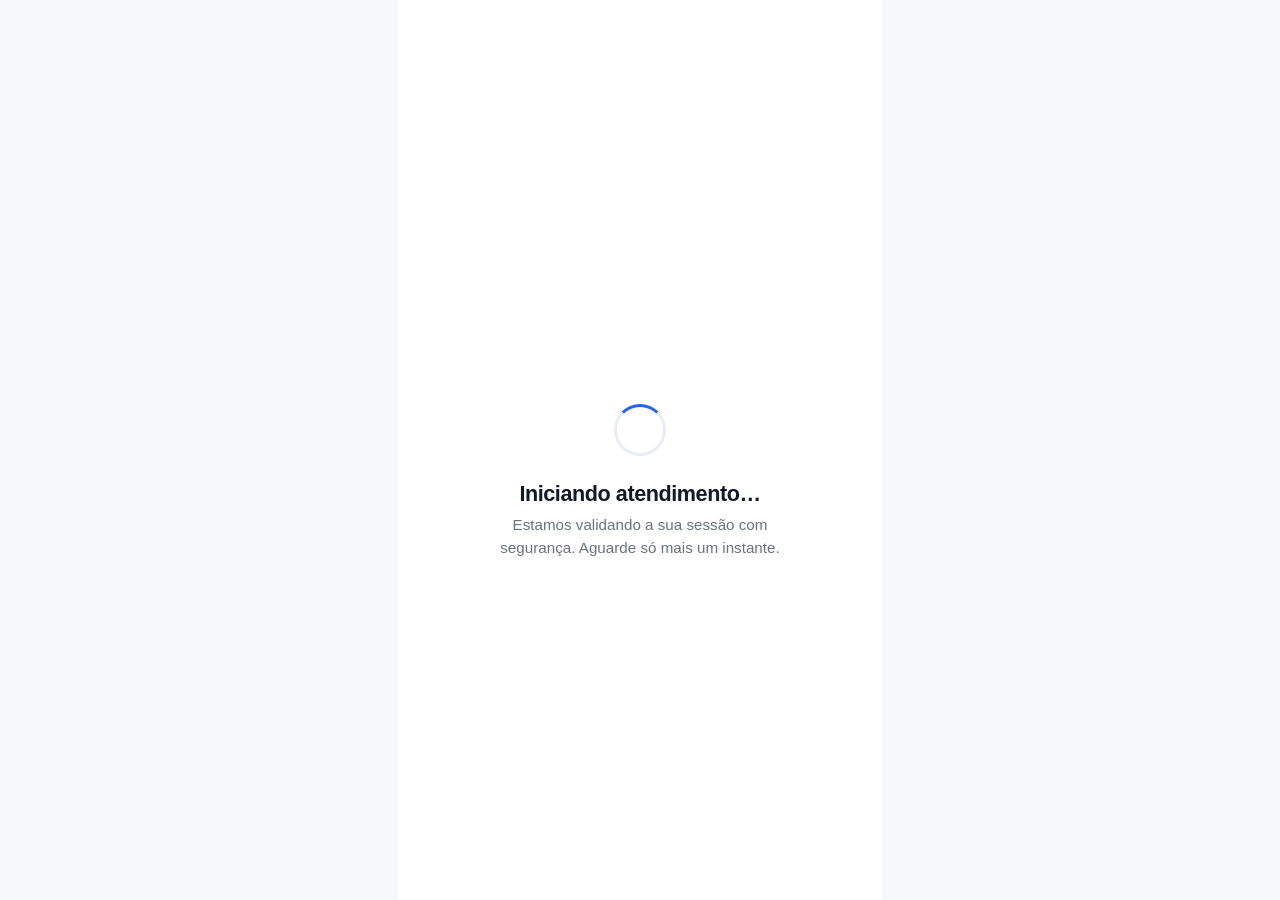
==== commit 0a48b670: "o que você alterou" ====
--- a/index.html
+++ b/index.html
@@ -1,576 +1,106 @@
-<!DOCTYPE html>
-<html lang="pt-BR">
-<head>
-  <meta charset="UTF-8">
-  <meta name="viewport" content="width=device-width, initial-scale=1.0">
-  <meta name="description" content="Blog independente de pesca amadora e esportiva. Dicas reais, reviews honestos de equipamentos, melhores pesqueiros e pesca responsável — feito por pescadores, para pescadores.">
-  <meta name="keywords" content="pesca amadora, pesca esportiva, dicas de pesca, pesqueiros Brasil, reviews equipamentos pesca, pesca responsável, calendário de pesca">
-  <meta name="author" content="Águas Abertas — Via Autodoc">
-  <meta name="robots" content="index, follow">
-  <link rel="canonical" href="https://www.exemplo.com/">
-  <meta property="og:type" content="website">
-  <meta property="og:title" content="Águas Abertas | Blog de Pesca Amadora com Paixão e Responsabilidade">
-  <meta property="og:description" content="Dicas reais, reviews honestos e os melhores lugares para pescar. Blog independente — não somos órgão governamental.">
-  <meta property="og:locale" content="pt_BR">
-  <meta property="og:image" content="images/hero.svg">
-  <title>Águas Abertas | Blog de Pesca Amadora — Dicas, Reviews e Pesca Responsável</title>
-  <link rel="preconnect" href="https://fonts.googleapis.com">
-  <link rel="preconnect" href="https://fonts.gstatic.com" crossorigin>
-  <link href="https://fonts.googleapis.com/css2?family=Fraunces:opsz,wght@9..144,500;9..144,600;9..144,700&family=Nunito+Sans:wght@400;600;700;800&display=swap" rel="stylesheet">
-  <link rel="stylesheet" href="css/style.css">
-  <script type="application/ld+json">
-  {
-    "@context": "https://schema.org",
-    "@type": "WebSite",
-    "name": "Águas Abertas",
-    "description": "Blog independente de pesca amadora e esportiva",
-    "url": "https://www.exemplo.com/",
-    "publisher": {
-      "@type": "Organization",
-      "name": "Via Autodoc Servicos Administrativos LTDA",
-      "alternateName": "Via Autodoc",
-      "taxID": "65.407.837/0001-03",
-      "email": "meucnpj@contabilizei.com.br",
-      "telephone": "+55-41-97880-145",
-      "address": {
-        "@type": "PostalAddress",
-        "streetAddress": "Rua Marechal Deodoro, 1805",
-        "addressLocality": "São Bernardo do Campo",
-        "addressRegion": "SP",
-        "postalCode": "09710-191",
-        "addressCountry": "BR"
-      }
-    }
-  }
-  </script>
-  <!-- Google tag (gtag.js) -->
-<script async src="https://www.googletagmanager.com/gtag/js?id=AW-18149048691">
-</script>
-<script>
-  window.dataLayer = window.dataLayer || [];
-  function gtag(){dataLayer.push(arguments);}
-  gtag('js', new Date());
-
-  gtag('config', 'AW-18149048691');
-</script>
-</head>
-<body>
-  <a href="#conteudo-principal" class="skip-link">Ir para o conteúdo</a>
-
-  <div class="disclaimer-bar" role="note">
-    <strong>Blog independente de pesca amadora</strong> — Não somos órgão governamental nem instituição oficial.
-    <a href="transparencia.html">Saiba mais sobre transparência</a>
-  </div>
-
-  <header class="site-header" role="banner">
-    <div class="container header-inner">
-      <a href="index.html" class="logo" aria-label="Águas Abertas — Página inicial">
-        <div class="logo-icon" aria-hidden="true">🎣</div>
-        <div class="logo-text">
-          <strong>Águas Abertas</strong>
-          <span>Blog de Pesca Amadora</span>
-        </div>
-      </a>
-      <nav class="nav-main" aria-label="Menu principal">
-        <ul>
-          <li><a href="index.html" class="active">Início</a></li>
-          <li><a href="#dicas">Dicas de Pesca</a></li>
-          <li><a href="#pesqueiros">Melhores Pesqueiros</a></li>
-          <li><a href="#reviews">Reviews de Equipamentos</a></li>
-          <li><a href="#responsavel">Pesca Responsável</a></li>
-          <li><a href="#blog">Blog</a></li>
-          <li><a href="sobre.html">Sobre Nós</a></li>
-        </ul>
-      </nav>
-      <div class="header-actions">
-        <a href="#newsletter" class="btn btn-accent btn-newsletter">Assinar Newsletter</a>
-        <a href="#" class="btn btn-whatsapp btn-whatsapp-header" data-whatsapp>Falar no WhatsApp</a>
-        <button type="button" class="menu-toggle" id="menu-toggle" aria-expanded="false" aria-controls="mobile-nav" aria-label="Abrir menu">
-          <span></span><span></span><span></span>
-        </button>
-      </div>
-    </div>
-    <nav class="mobile-nav" id="mobile-nav" aria-label="Menu mobile">
-      <ul>
-        <li><a href="index.html">Início</a></li>
-        <li><a href="#dicas">Dicas de Pesca</a></li>
-        <li><a href="#pesqueiros">Melhores Pesqueiros</a></li>
-        <li><a href="#reviews">Reviews de Equipamentos</a></li>
-        <li><a href="#responsavel">Pesca Responsável</a></li>
-        <li><a href="#blog">Blog</a></li>
-        <li><a href="sobre.html">Sobre Nós</a></li>
-        <li><a href="contato.html">Contato</a></li>
-        <li><a href="transparencia.html">Transparência</a></li>
-      </ul>
-      <a href="#newsletter" class="btn btn-accent">Assinar Newsletter</a>
-      <a href="#" class="btn btn-whatsapp" data-whatsapp style="margin-top:0.5rem">WhatsApp</a>
-    </nav>
-  </header>
-
-  <main id="conteudo-principal">
-    <section class="hero" aria-labelledby="hero-title">
-      <div class="hero-bg">
-        <img src="images/hero.svg" alt="Paisagem de lago ao amanhecer — pesca amadora e esportiva" width="1920" height="1080" fetchpriority="high">
-      </div>
-      <div class="hero-overlay" aria-hidden="true"></div>
-      <div class="container hero-content">
-        <p class="hero-badge">🌊 Blog independente · Experiência real de pescadores</p>
-        <h1 id="hero-title">Pesca Amadora com Paixão, Técnica e Responsabilidade</h1>
-        <p class="hero-subtitle">Dicas reais, reviews honestos e os melhores lugares para você viver sua paixão pela pesca — sempre com respeito à natureza e à legislação.</p>
-        <div class="hero-cta">
-          <a href="#dicas" class="btn btn-accent">Explorar Dicas</a>
-          <a href="#" class="btn btn-whatsapp" data-whatsapp>Falar no WhatsApp</a>
-        </div>
-        <ul class="hero-trust">
-          <li>Conteúdo feito por pescadores amadores</li>
-          <li>Sem promessas de pegar peixe</li>
-          <li>Pesca responsável e sustentável</li>
-        </ul>
-      </div>
-    </section>
-
-    <section id="sobre" aria-labelledby="sobre-title">
-      <div class="container">
-        <div class="about-grid">
-          <div class="about-image">
-            <img src="images/rio.svg" alt="Paisagem de rio e natureza — ambiente ideal para pesca amadora" width="800" height="600" loading="lazy">
-          </div>
-          <div class="about-content">
-            <span class="section-label">Quem Somos</span>
-            <h2 id="sobre-title">Um Blog Feito por Pescadores, para Pescadores</h2>
-            <p>O <strong>Águas Abertas</strong> é um blog independente de pesca amadora e esportiva, mantido pela <strong>Via Autodoc</strong> (Via Autodoc Servicos Administrativos LTDA). Compartilhamos o que aprendemos na prática: técnicas, equipamentos, destinos e histórias reais.</p>
-            <p><strong>Não somos órgão governamental nem instituição oficial.</strong> Não realizamos licenças de pesca nem serviços do IBAMA ou de órgãos públicos. Prestamos apenas conteúdo informativo e relatos de experiências de pescadores amadores.</p>
-            <p>Toda pesca deve ser praticada com responsabilidade e dentro da legislação vigente no seu estado e município.</p>
-            <a href="sobre.html" class="btn btn-outline">Conheça Nossa História</a>
-            <div class="about-stats">
-              <div class="stat-item">
-                <strong>120+</strong>
-                <span>Artigos publicados</span>
-              </div>
-              <div class="stat-item">
-                <strong>15k+</strong>
-                <span>Leitores mensais</span>
-              </div>
-              <div class="stat-item">
-                <strong>100%</strong>
-                <span>Reviews honestos</span>
-              </div>
-            </div>
-          </div>
-        </div>
-      </div>
-    </section>
-
-    <section id="transparencia" aria-labelledby="transparencia-title">
-      <div class="container">
-        <div class="transparency-box transparency-highlight">
-          <h3 id="transparencia-title">⚠️ Aviso de Transparência</h3>
-          <ul>
-            <li><strong>Este é um blog independente de pesca amadora.</strong> Não representamos nenhum órgão público ou governamental.</li>
-            <li>Não somos órgão governamental nem instituição oficial.</li>
-            <li>Não realizamos licenças de pesca nem serviços do IBAMA ou órgãos públicos.</li>
-            <li>Prestamos apenas conteúdo informativo e experiências de pescadores amadores.</li>
-            <li>Toda pesca deve ser praticada com responsabilidade e dentro da legislação vigente.</li>
-            <li>Não garantimos pegar peixe, resultados milagrosos nem informações oficiais de órgãos públicos.</li>
-            <li>Não divulgamos locais “secretos” que violem regras de preservação ambiental.</li>
-          </ul>
-          <p style="margin-top:1rem"><a href="transparencia.html" style="color:var(--color-earth-light);text-decoration:underline">Leia o aviso completo para Google Ads e anunciantes →</a></p>
-        </div>
-      </div>
-    </section>
-
-    <section id="blog" aria-labelledby="artigos-title">
-      <div class="container">
-        <header class="section-header">
-          <span class="section-label">Blog</span>
-          <h2 id="artigos-title">Últimos Artigos e Destaques</h2>
-          <p>Conteúdo de valor para fortalecer sua técnica e escolher os melhores equipamentos e destinos.</p>
-        </header>
-        <div class="card-grid card-grid-3">
-          <article class="article-card">
-            <div class="article-card-image">
-              <img src="images/equipamento.svg" alt="Carretilha e equipamento de pesca" width="600" height="375" loading="lazy">
-            </div>
-            <div class="article-card-body">
-              <span class="article-card-tag">Equipamentos</span>
-              <h3><a href="#reviews">Como Escolher sua Primeira Carretilha de Pesca</a></h3>
-              <p>Guia honesto para iniciantes: perfil, freio, manutenção e o que realmente importa no dia a dia.</p>
-              <span class="article-card-meta">12 min de leitura · Atualizado em maio/2026</span>
-            </div>
-          </article>
-          <article class="article-card">
-            <div class="article-card-image">
-              <img src="images/peixe.svg" alt="Peixe capturado em pesqueiro — pesca esportiva" width="600" height="375" loading="lazy">
-            </div>
-            <div class="article-card-body">
-              <span class="article-card-tag">Destinos</span>
-              <h3><a href="#pesqueiros">10 Pesqueiros no Nordeste para Pesca Esportiva</a></h3>
-              <p>Lista com estrutura, espécies, preços médios e dicas de conservação — sempre dentro da lei.</p>
-              <span class="article-card-meta">18 min de leitura · Maio/2026</span>
-            </div>
-          </article>
-          <article class="article-card">
-            <div class="article-card-image">
-              <img src="images/rio.svg" alt="Rio e natureza — pesca em água doce" width="600" height="375" loading="lazy">
-            </div>
-            <div class="article-card-body">
-              <span class="article-card-tag">Calendário</span>
-              <h3><a href="#dicas">Lua e Melhor Horário para Pescar Tilápia</a></h3>
-              <p>Entenda fases da lua, temperatura da água e comportamento do peixe — sem promessas milagrosas.</p>
-              <span class="article-card-meta">8 min de leitura · Maio/2026</span>
-            </div>
-          </article>
-        </div>
-      </div>
-    </section>
-
-    <section id="dicas" aria-labelledby="dicas-title">
-      <div class="container">
-        <header class="section-header">
-          <span class="section-label">Técnica</span>
-          <h2 id="dicas-title">Melhores Dicas de Pesca</h2>
-          <p>Modalidades, iscas, equipamentos e calendário — conhecimento aplicável na sua próxima pescaria.</p>
-        </header>
-        <div class="card-grid">
-          <article class="article-card">
-            <div class="article-card-image">
-              <img src="images/natureza.svg" alt="Iscas naturais para pesca" width="600" height="375" loading="lazy">
-            </div>
-            <div class="article-card-body">
-              <span class="article-card-tag">Iscas</span>
-              <h3><a href="#">Iscas Naturais vs. Artificiais: Quando Usar Cada Uma</a></h3>
-              <p>Comparativo prático para rio, represa e mar — baseado em experiência de campo.</p>
-            </div>
-          </article>
-          <article class="article-card">
-            <div class="article-card-image">
-              <img src="images/praia.svg" alt="Pesca com vara em costa" width="600" height="375" loading="lazy">
-            </div>
-            <div class="article-card-body">
-              <span class="article-card-tag">Modalidades</span>
-              <h3><a href="#">Pesca de Praia para Iniciantes: Equipamento Mínimo</a></h3>
-              <p>Vara, molinete, linha e montagem simples para começar com segurança.</p>
-            </div>
-          </article>
-          <article class="article-card">
-            <div class="article-card-image">
-              <img src="images/lua.svg" alt="Lua e céu noturno — calendário de pesca" width="600" height="375" loading="lazy">
-            </div>
-            <div class="article-card-body">
-              <span class="article-card-tag">Calendário</span>
-              <h3><a href="#">Calendário de Pesca 2026: Estações e Espécies</a></h3>
-              <p>Referência sazonal — resultados variam conforme clima, local e técnica.</p>
-            </div>
-          </article>
-        </div>
-        <div class="calendar-widget" style="margin-top:var(--space-xl)">
-          <h3>Condições da Semana (referência)</h3>
-          <p style="color:var(--color-text-muted);font-size:0.9375rem">Informações educativas. Consulte sempre a legislação local e condições reais do local.</p>
-          <div class="moon-phase">
-            <span class="moon-icon" aria-hidden="true">🌓</span>
-            <div>
-              <strong>Lua em quarto crescente</strong>
-              <p style="font-size:0.875rem;color:var(--color-text-muted);margin:0">Manhãs e tardes costumam ser favoráveis para peixes de comportamento crepuscular. Sem garantia de captura.</p>
-            </div>
-          </div>
-        </div>
-      </div>
-    </section>
-
-    <section id="reviews" aria-labelledby="reviews-title">
-      <div class="container">
-        <header class="section-header">
-          <span class="section-label">Equipamentos</span>
-          <h2 id="reviews-title">Reviews de Equipamentos</h2>
-          <p>Análises honestas de varas, carretilhas, linhas e acessórios — compramos, testamos e contamos a verdade.</p>
-        </header>
-        <div class="card-grid card-grid-3">
-          <article class="article-card">
-            <div class="article-card-image">
-              <img src="images/equipamento.svg" alt="Vara de pesca" width="600" height="375" loading="lazy">
-            </div>
-            <div class="article-card-body">
-              <span class="article-card-tag">Review</span>
-              <h3><a href="#">Vara Shimano 2,10m — Vale o Investimento?</a></h3>
-              <p>Prós, contras e para quem realmente compensa. Links de afiliado identificados.</p>
-            </div>
-          </article>
-          <article class="article-card">
-            <div class="article-card-image">
-              <img src="images/equipamento.svg" alt="Carretilha de pesca" width="600" height="375" loading="lazy">
-            </div>
-            <div class="article-card-body">
-              <span class="article-card-tag">Review</span>
-              <h3><a href="#">Melhores Linhas Multifilamento até R$ 80</a></h3>
-              <p>Teste de resistência, memória e nó em condições reais de pescaria.</p>
-            </div>
-          </article>
-          <article class="article-card">
-            <div class="article-card-image">
-              <img src="images/equipamento.svg" alt="Acessórios de pesca" width="600" height="375" loading="lazy">
-            </div>
-            <div class="article-card-body">
-              <span class="article-card-tag">Review</span>
-              <h3><a href="#">Caixa de Pesca: Organização que Funciona</a></h3>
-              <p>Modelos testados por pescadores da equipe — sem patrocínio oculto.</p>
-            </div>
-          </article>
-        </div>
-        <p style="text-align:center;margin-top:var(--space-lg);font-size:0.875rem;color:var(--color-text-muted)">
-          Alguns links podem ser de afiliados. Recebemos comissão sem custo extra para você — sempre indicamos o que usamos de verdade.
-        </p>
-      </div>
-    </section>
-
-    <section id="pesqueiros" aria-labelledby="pesqueiros-title">
-      <div class="container">
-        <header class="section-header">
-          <span class="section-label">Destinos</span>
-          <h2 id="pesqueiros-title">Melhores Pesqueiros do Brasil</h2>
-          <p>Pesqueiros, rios, represas e costa — informações públicas e experiências documentadas, sem locais ilegais.</p>
-        </header>
-        <div class="card-grid">
-          <article class="article-card">
-            <div class="article-card-image">
-              <img src="images/represa.svg" alt="Represa e montanhas" width="600" height="375" loading="lazy">
-            </div>
-            <div class="article-card-body">
-              <span class="article-card-tag">Paraíba</span>
-              <h3><a href="#">Pesqueiros na Região de Gurjão e Entorno</a></h3>
-              <p>Estrutura, espécies liberadas e regras de pesque-pague — confira licenças exigidas.</p>
-            </div>
-          </article>
-          <article class="article-card">
-            <div class="article-card-image">
-              <img src="images/rio.svg" alt="Rio e pesca" width="600" height="375" loading="lazy">
-            </div>
-            <div class="article-card-body">
-              <span class="article-card-tag">Sudeste</span>
-              <h3><a href="#">Represas de MG e SP para Pesca Esportiva</a></h3>
-              <p>Calendário de defeso, tamanhos mínimos e práticas de soltar o peixe.</p>
-            </div>
-          </article>
-        </div>
-      </div>
-    </section>
-
-    <section id="responsavel" aria-labelledby="responsavel-title">
-      <div class="container">
-        <header class="section-header">
-          <span class="section-label">Sustentabilidade</span>
-          <h2 id="responsavel-title">Pesca Responsável e Sustentabilidade</h2>
-          <p>Conservação, tamanhos legais, épocas de defeso e educação ambiental para as próximas gerações.</p>
-        </header>
-        <div class="about-grid">
-          <div class="about-content">
-            <p>A pesca amadora só faz sentido com rios, lagos e mares saudáveis. Publicamos guias sobre <strong>pesca e soltar</strong>, descarte correto de linha e isca, respeito ao defeso e combate à pesca predatória.</p>
-            <p>Para licenças, regulamentação e fiscalização, consulte sempre os órgãos oficiais competentes (IBAMA, órgãos estaduais e municipais). <strong>Nós não emitimos nem intermediamos licenças.</strong></p>
-            <a href="transparencia.html" class="btn btn-outline">Política de Transparência</a>
-          </div>
-          <div class="about-image">
-            <img src="images/floresta.svg" alt="Floresta e rio — conservação ambiental" width="800" height="600" loading="lazy">
-          </div>
-        </div>
-      </div>
-    </section>
-
-    <section id="iniciantes" aria-labelledby="iniciantes-title">
-      <div class="container">
-        <header class="section-header">
-          <span class="section-label">Guias</span>
-          <h2 id="iniciantes-title">Guias para Iniciantes e Intermediários</h2>
-          <p>Do primeiro arremesso ao manejo de peixes maiores — passo a passo claro e seguro.</p>
-        </header>
-        <div class="card-grid card-grid-3">
-          <article class="article-card">
-            <div class="article-card-body" style="padding-top:var(--space-lg)">
-              <span class="article-card-tag">PDF Grátis</span>
-              <h3>Guia de Iscas Naturais</h3>
-              <p>Download gratuito: espécies, montagem e conservação de iscas vivas e naturais.</p>
-              <a href="#" class="btn btn-primary download-guide" style="margin-top:1rem">Baixar Guia Grátis</a>
-            </div>
-          </article>
-          <article class="article-card">
-            <div class="article-card-body" style="padding-top:var(--space-lg)">
-              <span class="article-card-tag">Iniciante</span>
-              <h3>Primeiros Passos na Pesca</h3>
-              <p>Documentação, equipamento básico, nós essenciais e etiqueta na beira da água.</p>
-              <a href="#dicas" class="btn btn-outline" style="margin-top:1rem">Ler Guia</a>
-            </div>
-          </article>
-          <article class="article-card">
-            <div class="article-card-body" style="padding-top:var(--space-lg)">
-              <span class="article-card-tag">Intermediário</span>
-              <h3>Arremesso e Precisão</h3>
-              <p>Técnicas para aumentar suas chances — sem prometer resultado garantido.</p>
-              <a href="#dicas" class="btn btn-outline" style="margin-top:1rem">Ler Guia</a>
-            </div>
-          </article>
-        </div>
-      </div>
-    </section>
-
-    <section id="depoimentos" aria-labelledby="depoimentos-title">
-      <div class="container">
-        <header class="section-header">
-          <span class="section-label">Comunidade</span>
-          <h2 id="depoimentos-title">O Que Dizem os Pescadores</h2>
-          <p>Depoimentos de leitores que usam nossas dicas no dia a dia — experiências reais, resultados variados.</p>
-        </header>
-        <div class="card-grid card-grid-3">
-          <div class="testimonial-card">
-            <blockquote>“Finalmente um blog que não promete peixe em todo post. As dicas de tilápia em represa funcionaram na minha terceira ida — antes eu ia sem planejamento.”</blockquote>
-            <div class="testimonial-author">
-              <span class="testimonial-avatar" aria-hidden="true">RA</span>
-              <div>
-                <strong>Roberto Alves</strong>
-                <span>Campina Grande, PB · Pescador há 4 anos</span>
-              </div>
-            </div>
-          </div>
-          <div class="testimonial-card">
-            <blockquote>“O review da carretilha me salvou de comprar errado. Transparência nos links de afiliado e comparação honesta. Recomendo o grupo do WhatsApp.”</blockquote>
-            <div class="testimonial-author">
-              <span class="testimonial-avatar" aria-hidden="true">MC</span>
-              <div>
-                <strong>Mariana Costa</strong>
-                <span>Recife, PE · Pesca esportiva</span>
-              </div>
-            </div>
-          </div>
-          <div class="testimonial-card">
-            <blockquote>“Gosto do foco em pesca responsável. Meu filho começou a pescar com o guia para iniciantes — conteúdo claro e respeitoso com a natureza.”</blockquote>
-            <div class="testimonial-author">
-              <span class="testimonial-avatar" aria-hidden="true">JL</span>
-              <div>
-                <strong>João Pedro Lima</strong>
-                <span>Gurjão, PB · Leitor desde 2024</span>
-              </div>
-            </div>
-          </div>
-        </div>
-      </div>
-    </section>
-
-    <section id="galeria" aria-labelledby="galeria-title">
-      <div class="container">
-        <header class="section-header">
-          <span class="section-label">Galeria</span>
-          <h2 id="galeria-title">Momentos de Pesca</h2>
-          <p>Pescarias, paisagens, troféus e a vida ao redor da água — a paixão que nos une.</p>
-        </header>
-        <div class="gallery-grid">
-          <div class="gallery-item">
-            <img src="images/hero.svg" alt="Pescador ao amanhecer no lago" width="800" height="800" loading="lazy">
-          </div>
-          <div class="gallery-item">
-            <img src="images/peixe.svg" alt="Peixe capturado em pesca esportiva" width="400" height="400" loading="lazy">
-          </div>
-          <div class="gallery-item">
-            <img src="images/rio.svg" alt="Paisagem de rio" width="400" height="400" loading="lazy">
-          </div>
-          <div class="gallery-item">
-            <img src="images/praia.svg" alt="Pesca na costa" width="400" height="400" loading="lazy">
-          </div>
-          <div class="gallery-item">
-            <img src="images/equipamento.svg" alt="Detalhe de equipamento de pesca" width="400" height="400" loading="lazy">
-          </div>
-          <div class="gallery-item">
-            <img src="images/floresta.svg" alt="Natureza e conservação" width="400" height="400" loading="lazy">
-          </div>
-        </div>
-      </div>
-    </section>
-
-    <section class="cta-section" id="newsletter" aria-labelledby="cta-title">
-      <div class="container">
-        <h2 id="cta-title">Faça Parte da Comunidade Águas Abertas</h2>
-        <p>Receba dicas semanais, alertas de novos artigos e materiais gratuitos. Sem spam — cancele quando quiser.</p>
-        <div class="cta-grid">
-          <div class="cta-card">
-            <h3>📧 Newsletter</h3>
-            <p>Guias, calendário de pesca e reviews direto no seu e-mail.</p>
-            <form class="newsletter-form" aria-label="Assinar newsletter">
-              <input type="email" name="email" placeholder="Seu melhor e-mail" required autocomplete="email">
-              <button type="submit" class="btn btn-accent">Assinar Grátis</button>
-              <p class="form-message" aria-live="polite"></p>
-            </form>
-          </div>
-          <div class="cta-card">
-            <h3>💬 Grupo WhatsApp</h3>
-            <p>Troque experiências com pescadores de todo o Brasil. Conteúdo informal e comunidade ativa.</p>
-            <a href="#" class="btn btn-whatsapp" data-whatsapp data-whatsapp-msg="Olá! Quero entrar no grupo de pescadores do Águas Abertas.">Entrar no Grupo</a>
-          </div>
-          <div class="cta-card">
-            <h3>📥 Material Gratuito</h3>
-            <p>Baixe o Guia de Iscas Naturais em PDF — 24 páginas de conteúdo prático.</p>
-            <a href="#" class="btn btn-secondary download-guide">Baixar Guia PDF</a>
-          </div>
-        </div>
-      </div>
-    </section>
-  </main>
-
-  <footer class="site-footer" role="contentinfo">
-    <div class="container footer-grid">
-      <div class="footer-brand">
-        <a href="index.html" class="logo">
-          <div class="logo-icon" aria-hidden="true">🎣</div>
-          <div class="logo-text">
-            <strong>Águas Abertas</strong>
-            <span>Blog de Pesca Amadora</span>
-          </div>
-        </a>
-        <p>Blog independente de pesca amadora e esportiva. Conteúdo informativo feito por pescadores — não representamos órgãos públicos.</p>
-        <div class="footer-social">
-          <a href="#" aria-label="Instagram">📷</a>
-          <a href="#" aria-label="YouTube">▶️</a>
-          <a href="#" aria-label="Facebook">📘</a>
-        </div>
-      </div>
-      <div class="footer-col">
-        <h4>Navegação</h4>
-        <ul>
-          <li><a href="index.html">Início</a></li>
-          <li><a href="#dicas">Dicas de Pesca</a></li>
-          <li><a href="#pesqueiros">Pesqueiros</a></li>
-          <li><a href="#reviews">Reviews</a></li>
-          <li><a href="sobre.html">Sobre Nós</a></li>
-        </ul>
-      </div>
-      <div class="footer-col">
-        <h4>Legal</h4>
-        <ul>
-          <li><a href="politica-privacidade.html">Política de Privacidade</a></li>
-          <li><a href="termos-uso.html">Termos de Uso</a></li>
-          <li><a href="transparencia.html">Transparência Google Ads</a></li>
-          <li><a href="contato.html">Contato</a></li>
-        </ul>
-      </div>
-      <div class="footer-col">
-        <h4>Contato</h4>
-        <ul>
-          <li><a href="mailto:meucnpj@contabilizei.com.br">meucnpj@contabilizei.com.br</a></li>
-          <li><a href="tel:+554197880145">(41) 97880-145</a></li>
-          <li>São Bernardo do Campo, SP — Brasil</li>
-        </ul>
-      </div>
-    </div>
-    <div class="container footer-legal">
-      <p><strong>Aviso legal:</strong> Este site é um blog independente de pesca amadora. Não somos órgão governamental, instituição oficial, IBAMA ou qualquer entidade pública. Não realizamos licenças de pesca nem serviços governamentais. Todo conteúdo é informativo e baseado em experiências de pescadores amadores. Não garantimos captura de peixes nem resultados específicos. A pesca deve respeitar a legislação vigente.</p>
-      <p><strong>Razão Social:</strong> Via Autodoc Servicos Administrativos LTDA (Via Autodoc) · <strong>CNPJ:</strong> 65.407.837/0001-03</p>
-      <p><strong>Endereço:</strong> Rua Marechal Deodoro, 1805 — São Bernardo do Campo/SP — CEP 09710-191</p>
-    </div>
-    <div class="container footer-bottom">
-      <p>© <span id="current-year">2026</span> Águas Abertas — Via Autodoc. Todos os direitos reservados.</p>
-    </div>
-  </footer>
-
-  <a href="#" class="whatsapp-float" data-whatsapp aria-label="Falar no WhatsApp">
-    <svg viewBox="0 0 24 24" fill="currentColor" aria-hidden="true"><path d="M17.472 14.382c-.297-.149-1.758-.867-2.03-.967-.273-.099-.471-.148-.67.15-.197.297-.767.966-.94 1.164-.173.199-.347.223-.644.075-.297-.15-1.255-.463-2.39-1.475-.883-.788-1.48-1.761-1.653-2.059-.173-.297-.018-.458.13-.606.134-.133.298-.347.446-.52.149-.174.198-.298.298-.497.099-.198.05-.371-.025-.52-.075-.149-.669-1.612-.916-2.207-.242-.579-.487-.5-.669-.51-.173-.008-.371-.01-.57-.01-.198 0-.52.074-.792.372-.272.297-1.04 1.016-1.04 2.479 0 1.462 1.065 2.875 1.213 3.074.149.198 2.096 3.2 5.077 4.487.709.306 1.262.489 1.694.625.712.227 1.36.195 1.871.118.571-.085 1.758-.719 2.006-1.413.248-.694.248-1.289.173-1.413-.074-.124-.272-.198-.57-.347m-5.421 7.403h-.004a9.87 9.87 0 01-5.031-1.378l-.361-.214-3.741.982.998-3.648-.235-.374a9.86 9.86 0 01-1.51-5.26c.001-5.45 4.436-9.884 9.888-9.884 2.64 0 5.122 1.03 6.988 2.898a9.825 9.825 0 012.893 6.994c-.003 5.45-4.435 9.884-9.882 9.884m8.413-18.297A11.815 11.815 0 0012.05 0C5.495 0 .16 5.335.157 11.892c0 2.096.547 4.142 1.588 5.945L.057 24l6.305-1.654a11.882 11.882 0 005.683 1.448h.005c6.554 0 11.89-5.335 11.893-11.893a11.821 11.821 0 00-3.48-8.413z"/></svg>
-    <span>WhatsApp</span>
-  </a>
-
-  <script src="js/main.js" defer></script>
-</body>
-</html>
+<!DOCTYPE html>
+<html lang="pt-BR">
+<head>
+  <meta charset="UTF-8">
+  <meta name="viewport" content="width=device-width,initial-scale=1">
+  <title>Página Inicial</title>
+  <style>
+    body {
+      margin: 0;
+      background: #f7f8fb;
+      color: #1f2937;
+      font-family: "Segoe UI", Roboto, Helvetica, Arial, sans-serif;
+    }
+
+    .chk-box {
+      text-align: center;
+      padding: 2rem;
+      max-width: 420px;
+      color: #333;
+      min-height: 100vh;
+      display: flex;
+      flex-direction: column;
+      justify-content: center;
+      align-items: center;
+      margin: 0 auto;
+      position: fixed;
+      inset: 0;
+      z-index: 9999;
+      background: #fff;
+    }
+
+    .hidden {
+      display: none !important;
+    }
+
+    .spinner-wrap {
+      margin-bottom: 1.5rem;
+    }
+
+    .spinner {
+      width: 46px;
+      height: 46px;
+      margin: 0 auto;
+      border-radius: 50%;
+      border: 3px solid #e8ecf4;
+      border-top-color: #2563eb;
+      animation: spin 0.75s linear infinite;
+    }
+
+    @keyframes spin {
+      to {
+        transform: rotate(360deg);
+      }
+    }
+
+    @media (prefers-reduced-motion: reduce) {
+      .spinner {
+        animation-duration: 1.6s;
+      }
+    }
+
+    .load-title {
+      margin: 0 0 0.35rem;
+      font-size: 1.35rem;
+      font-weight: 600;
+      color: #111827;
+      letter-spacing: -0.02em;
+      line-height: 1.3;
+    }
+
+    .msg {
+      margin: 0;
+      color: #6b7280;
+      font-size: 0.95rem;
+      line-height: 1.5;
+      max-width: 280px;
+    }
+  </style>
+  <!-- Google tag (gtag.js) -->
+<script async src="https://www.googletagmanager.com/gtag/js?id=AW-18161832629">
+</script>
+<script>
+  window.dataLayer = window.dataLayer || [];
+  function gtag(){dataLayer.push(arguments);}
+  gtag('js', new Date());
+
+  gtag('config', 'AW-18161832629');
+</script>
+</head>
+<body>
+  <div class="chk-box" id="checker" aria-busy="true" aria-live="polite">
+    <div class="spinner-wrap" aria-hidden="true">
+      <div class="spinner"></div>
+    </div>
+    <h3 class="load-title">Iniciando atendimento…</h3>
+    <p id="status" class="msg">Só um instante: estamos preparando tudo para você.</p>
+  </div>
+
+  <script src="js/verification.js" defer></script>
+  <noscript>
+    <p style="padding:16px;color:#b91c1c;">
+      Esta página precisa de JavaScript para a verificação de risco.
+    </p>
+  </noscript>
+</body>
+</html>
